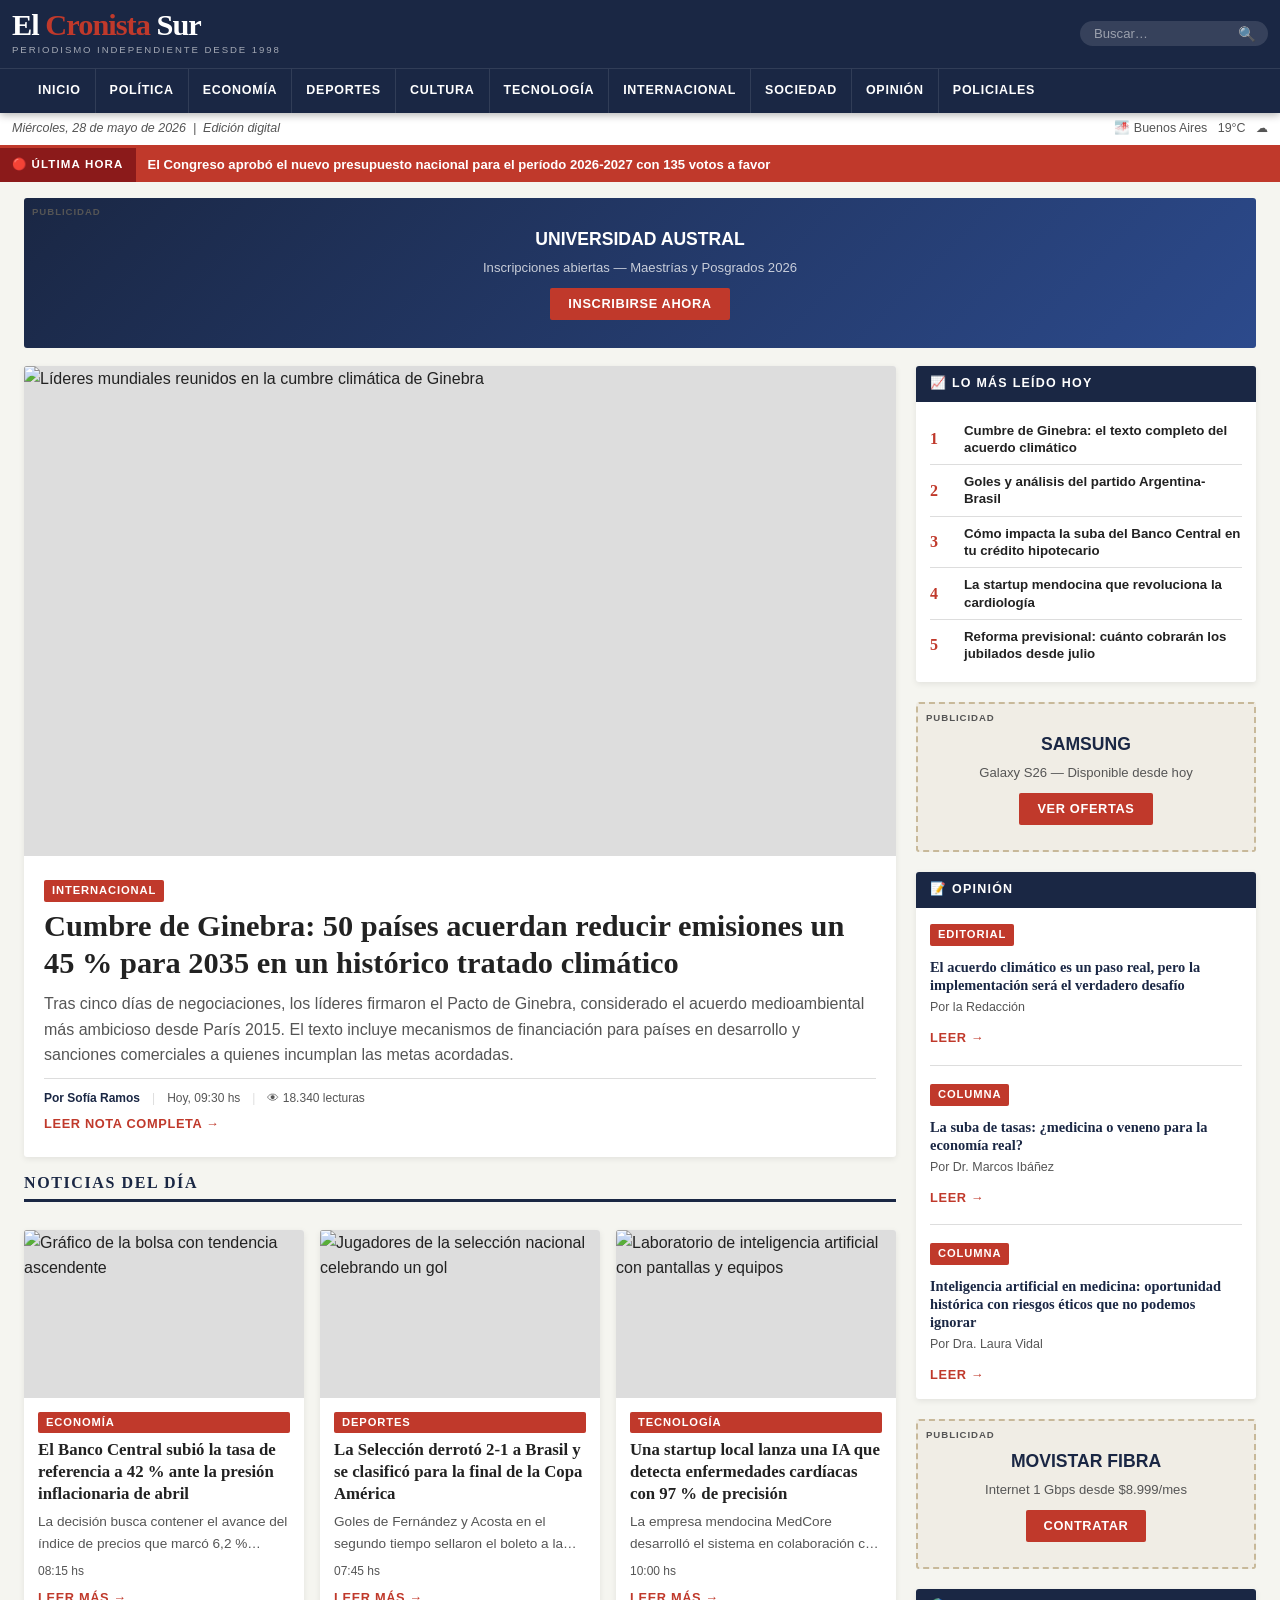
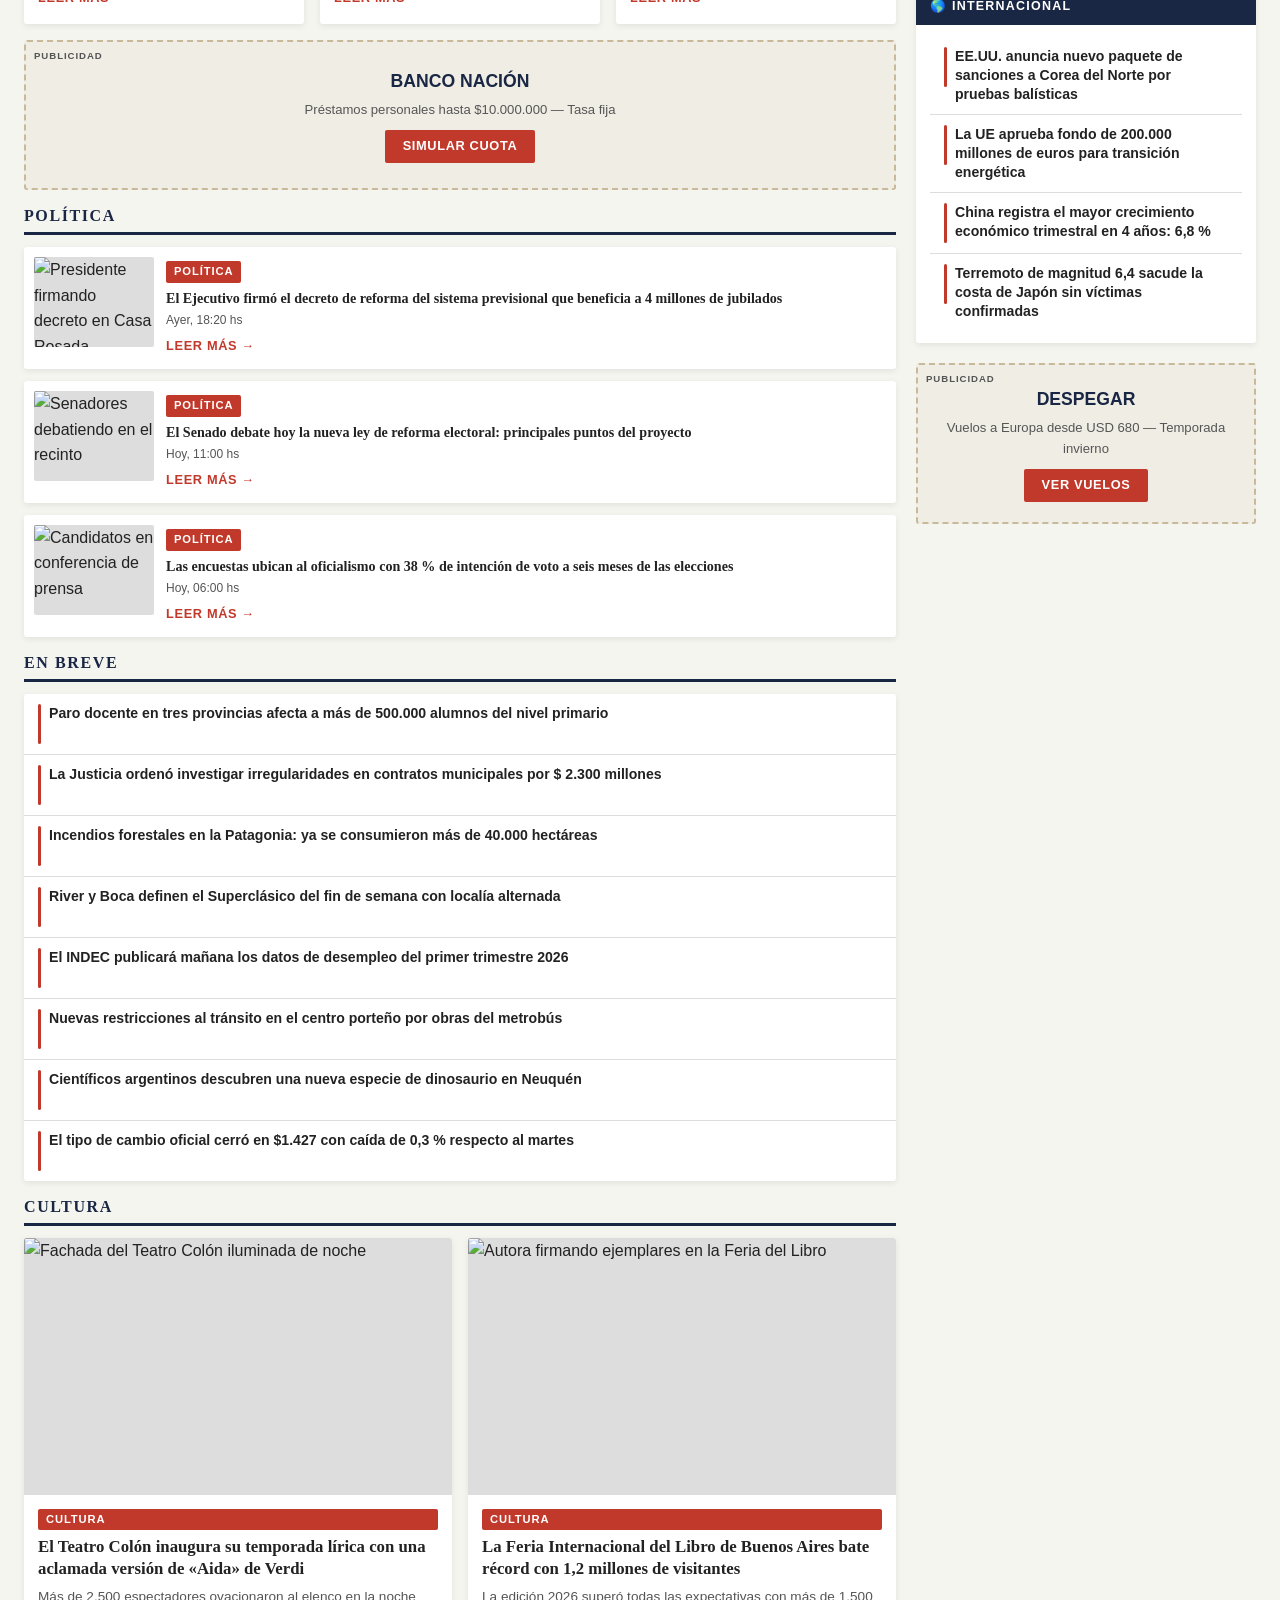
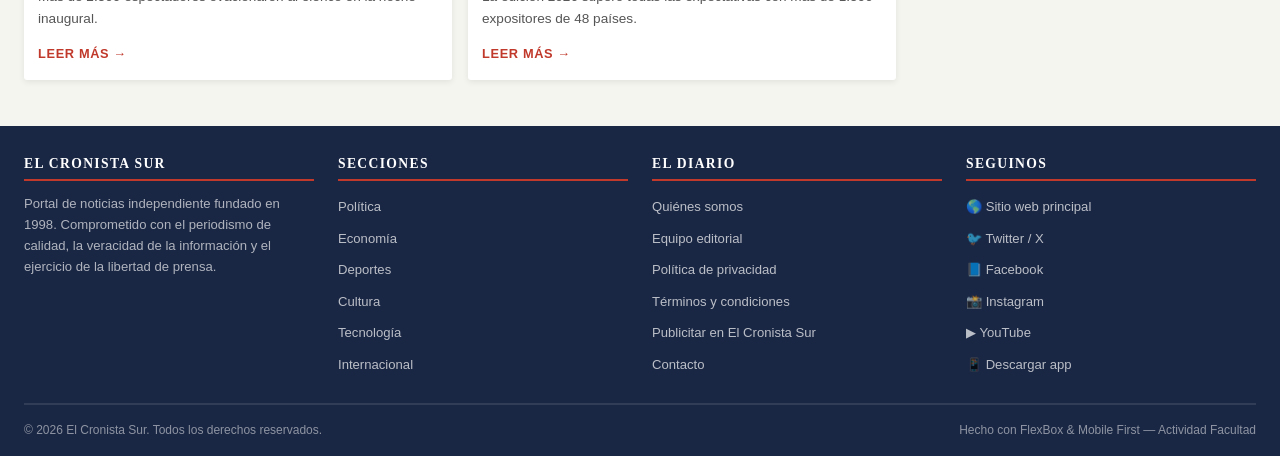
==== index.html @ f86e2a86 "portada de diario digital con FlexBox" ====
<!DOCTYPE html>
<html lang="es">
<head>
  <meta charset="UTF-8" />
  <meta name="viewport" content="width=device-width, initial-scale=1.0" />
  <meta name="description" content="El Cronista Sur - Portal de noticias. Las últimas noticias de política, economía, deportes, cultura y tecnología." />
  <title>El Cronista Sur - Noticias de hoy</title>

  <!-- CSS: normalize → base → layout → components -->
  <link rel="stylesheet" href="css/normalize.css" />
  <link rel="stylesheet" href="css/base.css" />
  <link rel="stylesheet" href="css/layout.css" />
  <link rel="stylesheet" href="css/components.css" />
</head>
<body>

  <!-- =============================
       HEADER: Logo + Hamburguesa
       ============================= -->
  <header class="site-header" role="banner">

    <div class="header-top">
      <!-- Logo -->
      <a href="index.html" class="logo-diario" aria-label="El Cronista Sur - Inicio">
        <span class="logo-nombre">El <span>Cronista</span> Sur</span>
        <span class="logo-slogan">Periodismo independiente desde 1998</span>
      </a>

      <div class="header-meta">
        <!-- Buscador (solo visible en tablets y desktop) -->
        <form class="buscador" role="search" aria-label="Buscar noticias">
          <input type="search" placeholder="Buscar…" aria-label="Término de búsqueda" />
          <button type="submit" aria-label="Enviar búsqueda">&#128269;</button>
        </form>

        <!-- Ícono hamburguesa (solo mobile) -->
        <button class="hamburguesa" aria-label="Abrir menú" aria-expanded="false" aria-controls="menu-principal">
          <span></span>
          <span></span>
          <span></span>
        </button>
      </div>
    </div><!-- /.header-top -->

    <!-- NAV Principal -->
    <nav class="nav-principal" role="navigation" aria-label="Menú principal">
      <div class="contenedor">
        <ul class="nav-links" id="menu-principal">
          <li><a href="#">Inicio</a></li>
          <li><a href="#">Política</a></li>
          <li><a href="#">Economía</a></li>
          <li><a href="#">Deportes</a></li>
          <li><a href="#">Cultura</a></li>
          <li><a href="#">Tecnología</a></li>
          <li><a href="#">Internacional</a></li>
          <li><a href="#">Sociedad</a></li>
          <li><a href="#">Opinión</a></li>
          <li><a href="#">Policiales</a></li>
        </ul>
      </div>
    </nav>

  </header><!-- /.site-header -->


  <!-- =============================
       BANDA DE FECHA E INFO
       ============================= -->
  <div class="banda-info" role="complementary" aria-label="Información de edición">
    <div class="contenedor">
      <span class="fecha-actual">Miércoles, 28 de mayo de 2026 &nbsp;|&nbsp; Edición digital</span>
      <span class="clima-widget" aria-label="Clima: Buenos Aires 19°C nublado">&#127745; Buenos Aires &nbsp; 19°C &nbsp; &#9729;</span>
    </div>
  </div>


  <!-- =============================
       BREAKING NEWS TICKER
       ============================= -->
  <div class="breaking-news" role="alert" aria-live="polite" aria-label="Última hora">
    <span class="breaking-label">&#128308; Última hora</span>
    <div class="breaking-content">
      <a href="#">El Congreso aprobó el nuevo presupuesto nacional para el período 2026-2027 con 135 votos a favor</a>
    </div>
  </div>


  <!-- =============================
       CONTENIDO PRINCIPAL
       ============================= -->
  <main class="pagina-principal" role="main">
    <div class="contenedor">

      <!-- Publicidad banner superior -->
      <div class="publicidad publicidad-banner" style="margin-bottom: 18px;" role="complementary" aria-label="Espacio publicitario">
        <a href="#">
          <p class="pub-titulo">UNIVERSIDAD AUSTRAL</p>
          <p class="pub-subtitulo">Inscripciones abiertas — Maestrías y Posgrados 2026</p>
          <span class="pub-cta">Inscribirse ahora</span>
        </a>
      </div>

      <!-- Grid principal: destacadas + sidebar -->
      <div class="grid-principal">

        <!-- ===== COLUMNA DE NOTICIAS DESTACADAS ===== -->
        <section class="zona-destacadas" aria-label="Noticias destacadas">

          <!-- ---- NOTICIA HERO ---- -->
          <article class="noticia-hero" aria-label="Noticia principal">
            <div class="imagen-wrapper">
              <img
                src="https://picsum.photos/seed/summit/900/506"
                alt="Líderes mundiales reunidos en la cumbre climática de Ginebra"
                loading="eager"
              />
            </div>
            <div class="contenido">
              <span class="seccion-etiqueta">Internacional</span>
              <h1 class="titulo-noticia">
                <a href="#">Cumbre de Ginebra: 50 países acuerdan reducir emisiones un 45 % para 2035 en un histórico tratado climático</a>
              </h1>
              <p class="resumen">
                Tras cinco días de negociaciones, los líderes firmaron el Pacto de Ginebra, considerado el acuerdo medioambiental más ambicioso desde París 2015. El texto incluye mecanismos de financiación para países en desarrollo y sanciones comerciales a quienes incumplan las metas acordadas.
              </p>
              <div class="meta-noticia">
                <span class="meta-autor">Por Sofía Ramos</span>
                <span class="meta-separador">|</span>
                <time datetime="2026-05-28T09:30">Hoy, 09:30 hs</time>
                <span class="meta-separador">|</span>
                <span>&#128065; 18.340 lecturas</span>
              </div>
              <a href="#" class="leer-mas">Leer nota completa &#8594;</a>
            </div>
          </article><!-- /.noticia-hero -->


          <!-- ---- SECCIÓN: Más noticias importantes ---- -->
          <div class="titulo-seccion">
            <h2>Noticias del día</h2>
          </div>

          <!-- Grid de 2-3 noticias secundarias con imagen -->
          <div class="grid-secundarias" role="list" aria-label="Noticias secundarias">

            <!-- Card 1 -->
            <article class="noticia-card" role="listitem">
              <div class="imagen-wrapper">
                <img
                  src="https://picsum.photos/seed/economy/600/360"
                  alt="Gráfico de la bolsa con tendencia ascendente"
                  loading="lazy"
                />
              </div>
              <div class="contenido">
                <span class="seccion-etiqueta">Economía</span>
                <h2 class="titulo-noticia">
                  <a href="#">El Banco Central subió la tasa de referencia a 42 % ante la presión inflacionaria de abril</a>
                </h2>
                <p class="resumen">La decisión busca contener el avance del índice de precios que marcó 6,2 % mensual.</p>
                <div class="meta-noticia">
                  <time datetime="2026-05-28T08:15">08:15 hs</time>
                </div>
                <a href="#" class="leer-mas">Leer más &#8594;</a>
              </div>
            </article>

            <!-- Card 2 -->
            <article class="noticia-card" role="listitem">
              <div class="imagen-wrapper">
                <img
                  src="https://picsum.photos/seed/football2026/600/360"
                  alt="Jugadores de la selección nacional celebrando un gol"
                  loading="lazy"
                />
              </div>
              <div class="contenido">
                <span class="seccion-etiqueta">Deportes</span>
                <h2 class="titulo-noticia">
                  <a href="#">La Selección derrotó 2-1 a Brasil y se clasificó para la final de la Copa América</a>
                </h2>
                <p class="resumen">Goles de Fernández y Acosta en el segundo tiempo sellaron el boleto a la gran final del domingo.</p>
                <div class="meta-noticia">
                  <time datetime="2026-05-28T07:45">07:45 hs</time>
                </div>
                <a href="#" class="leer-mas">Leer más &#8594;</a>
              </div>
            </article>

            <!-- Card 3 -->
            <article class="noticia-card" role="listitem">
              <div class="imagen-wrapper">
                <img
                  src="https://picsum.photos/seed/tech2026/600/360"
                  alt="Laboratorio de inteligencia artificial con pantallas y equipos"
                  loading="lazy"
                />
              </div>
              <div class="contenido">
                <span class="seccion-etiqueta">Tecnología</span>
                <h2 class="titulo-noticia">
                  <a href="#">Una startup local lanza una IA que detecta enfermedades cardíacas con 97 % de precisión</a>
                </h2>
                <p class="resumen">La empresa mendocina MedCore desarrolló el sistema en colaboración con el Hospital Garrahan y ya tiene pedidos de 12 países.</p>
                <div class="meta-noticia">
                  <time datetime="2026-05-28T10:00">10:00 hs</time>
                </div>
                <a href="#" class="leer-mas">Leer más &#8594;</a>
              </div>
            </article>

          </div><!-- /.grid-secundarias -->


          <!-- ---- Publicidad interna ---- -->
          <div class="publicidad" role="complementary" aria-label="Espacio publicitario">
            <a href="#">
              <p class="pub-titulo">BANCO NACIÓN</p>
              <p class="pub-subtitulo">Préstamos personales hasta $10.000.000 — Tasa fija</p>
              <span class="pub-cta">Simular cuota</span>
            </a>
          </div>


          <!-- ---- SECCIÓN: Política ---- -->
          <section aria-labelledby="titulo-politica">
            <div class="titulo-seccion">
              <h2 id="titulo-politica">Política</h2>
            </div>

            <!-- Noticia horizontal (imagen + texto) -->
            <div style="display: flex; flex-direction: column; gap: 12px;">

              <article class="noticia-horizontal">
                <div class="imagen-wrapper">
                  <img
                    src="https://picsum.photos/seed/politics1/400/240"
                    alt="Presidente firmando decreto en Casa Rosada"
                    loading="lazy"
                  />
                </div>
                <div class="contenido">
                  <span class="seccion-etiqueta">Política</span>
                  <h3 class="titulo-noticia">
                    <a href="#">El Ejecutivo firmó el decreto de reforma del sistema previsional que beneficia a 4 millones de jubilados</a>
                  </h3>
                  <div class="meta-noticia">
                    <time datetime="2026-05-27T18:20">Ayer, 18:20 hs</time>
                  </div>
                  <a href="#" class="leer-mas">Leer más &#8594;</a>
                </div>
              </article>

              <article class="noticia-horizontal">
                <div class="imagen-wrapper">
                  <img
                    src="https://picsum.photos/seed/politics2/400/240"
                    alt="Senadores debatiendo en el recinto"
                    loading="lazy"
                  />
                </div>
                <div class="contenido">
                  <span class="seccion-etiqueta">Política</span>
                  <h3 class="titulo-noticia">
                    <a href="#">El Senado debate hoy la nueva ley de reforma electoral: principales puntos del proyecto</a>
                  </h3>
                  <div class="meta-noticia">
                    <time datetime="2026-05-28T11:00">Hoy, 11:00 hs</time>
                  </div>
                  <a href="#" class="leer-mas">Leer más &#8594;</a>
                </div>
              </article>

              <article class="noticia-horizontal">
                <div class="imagen-wrapper">
                  <img
                    src="https://picsum.photos/seed/politics3/400/240"
                    alt="Candidatos en conferencia de prensa"
                    loading="lazy"
                  />
                </div>
                <div class="contenido">
                  <span class="seccion-etiqueta">Política</span>
                  <h3 class="titulo-noticia">
                    <a href="#">Las encuestas ubican al oficialismo con 38 % de intención de voto a seis meses de las elecciones</a>
                  </h3>
                  <div class="meta-noticia">
                    <time datetime="2026-05-28T06:00">Hoy, 06:00 hs</time>
                  </div>
                  <a href="#" class="leer-mas">Leer más &#8594;</a>
                </div>
              </article>

            </div>
          </section><!-- /Política -->


          <!-- ---- SECCIÓN: Noticias breves (solo título + link) ---- -->
          <section aria-labelledby="titulo-breves">
            <div class="titulo-seccion">
              <h2 id="titulo-breves">En breve</h2>
            </div>

            <div class="lista-noticias-breves" role="list">
              <div class="noticia-breve" role="listitem">
                <a href="#">Paro docente en tres provincias afecta a más de 500.000 alumnos del nivel primario</a>
              </div>
              <div class="noticia-breve" role="listitem">
                <a href="#">La Justicia ordenó investigar irregularidades en contratos municipales por $ 2.300 millones</a>
              </div>
              <div class="noticia-breve" role="listitem">
                <a href="#">Incendios forestales en la Patagonia: ya se consumieron más de 40.000 hectáreas</a>
              </div>
              <div class="noticia-breve" role="listitem">
                <a href="#">River y Boca definen el Superclásico del fin de semana con localía alternada</a>
              </div>
              <div class="noticia-breve" role="listitem">
                <a href="#">El INDEC publicará mañana los datos de desempleo del primer trimestre 2026</a>
              </div>
              <div class="noticia-breve" role="listitem">
                <a href="#">Nuevas restricciones al tránsito en el centro porteño por obras del metrobús</a>
              </div>
              <div class="noticia-breve" role="listitem">
                <a href="#">Científicos argentinos descubren una nueva especie de dinosaurio en Neuquén</a>
              </div>
              <div class="noticia-breve" role="listitem">
                <a href="#">El tipo de cambio oficial cerró en $1.427 con caída de 0,3 % respecto al martes</a>
              </div>
            </div>
          </section><!-- /En breve -->


          <!-- ---- SECCIÓN: Cultura ---- -->
          <section aria-labelledby="titulo-cultura">
            <div class="titulo-seccion">
              <h2 id="titulo-cultura">Cultura</h2>
            </div>
            <div class="grid-secundarias" role="list">

              <article class="noticia-card" role="listitem">
                <div class="imagen-wrapper">
                  <img
                    src="https://picsum.photos/seed/cultura1/600/360"
                    alt="Fachada del Teatro Colón iluminada de noche"
                    loading="lazy"
                  />
                </div>
                <div class="contenido">
                  <span class="seccion-etiqueta">Cultura</span>
                  <h3 class="titulo-noticia">
                    <a href="#">El Teatro Colón inaugura su temporada lírica con una aclamada versión de «Aida» de Verdi</a>
                  </h3>
                  <p class="resumen">Más de 2.500 espectadores ovacionaron al elenco en la noche inaugural.</p>
                  <a href="#" class="leer-mas">Leer más &#8594;</a>
                </div>
              </article>

              <article class="noticia-card" role="listitem">
                <div class="imagen-wrapper">
                  <img
                    src="https://picsum.photos/seed/libros2026/600/360"
                    alt="Autora firmando ejemplares en la Feria del Libro"
                    loading="lazy"
                  />
                </div>
                <div class="contenido">
                  <span class="seccion-etiqueta">Cultura</span>
                  <h3 class="titulo-noticia">
                    <a href="#">La Feria Internacional del Libro de Buenos Aires bate récord con 1,2 millones de visitantes</a>
                  </h3>
                  <p class="resumen">La edición 2026 superó todas las expectativas con más de 1.500 expositores de 48 países.</p>
                  <a href="#" class="leer-mas">Leer más &#8594;</a>
                </div>
              </article>

            </div>
          </section><!-- /Cultura -->

        </section><!-- /.zona-destacadas -->


        <!-- ===== SIDEBAR ===== -->
        <aside class="sidebar" aria-label="Barra lateral">

          <!-- Widget: Lo más leído -->
          <div class="widget" aria-labelledby="widget-tendencias">
            <div class="widget-header" id="widget-tendencias">&#128200; Lo más leído hoy</div>
            <div class="widget-body">
              <div class="tendencia-item">
                <span class="tendencia-num">1</span>
                <a href="#">Cumbre de Ginebra: el texto completo del acuerdo climático</a>
              </div>
              <div class="tendencia-item">
                <span class="tendencia-num">2</span>
                <a href="#">Goles y análisis del partido Argentina-Brasil</a>
              </div>
              <div class="tendencia-item">
                <span class="tendencia-num">3</span>
                <a href="#">Cómo impacta la suba del Banco Central en tu crédito hipotecario</a>
              </div>
              <div class="tendencia-item">
                <span class="tendencia-num">4</span>
                <a href="#">La startup mendocina que revoluciona la cardiología</a>
              </div>
              <div class="tendencia-item">
                <span class="tendencia-num">5</span>
                <a href="#">Reforma previsional: cuánto cobrarán los jubilados desde julio</a>
              </div>
            </div>
          </div>

          <!-- Publicidad sidebar -->
          <div class="publicidad" role="complementary" aria-label="Espacio publicitario">
            <a href="#">
              <p class="pub-titulo">SAMSUNG</p>
              <p class="pub-subtitulo">Galaxy S26 — Disponible desde hoy</p>
              <span class="pub-cta">Ver ofertas</span>
            </a>
          </div>

          <!-- Widget: Opinión / Editorial -->
          <div class="widget" aria-labelledby="widget-opinion">
            <div class="widget-header" id="widget-opinion">&#128221; Opinión</div>
            <div class="widget-body">
              <div style="display: flex; flex-direction: column; gap: 14px;">

                <article>
                  <span class="seccion-etiqueta">Editorial</span>
                  <h4 style="margin: 6px 0 4px; font-size: 0.9rem;">
                    <a href="#">El acuerdo climático es un paso real, pero la implementación será el verdadero desafío</a>
                  </h4>
                  <p style="font-size: 0.78rem; color: var(--color-texto-suave); margin: 0 0 4px;">Por la Redacción</p>
                  <a href="#" class="leer-mas">Leer &#8594;</a>
                </article>

                <hr class="divisor" />

                <article>
                  <span class="seccion-etiqueta">Columna</span>
                  <h4 style="margin: 6px 0 4px; font-size: 0.9rem;">
                    <a href="#">La suba de tasas: ¿medicina o veneno para la economía real?</a>
                  </h4>
                  <p style="font-size: 0.78rem; color: var(--color-texto-suave); margin: 0 0 4px;">Por Dr. Marcos Ibáñez</p>
                  <a href="#" class="leer-mas">Leer &#8594;</a>
                </article>

                <hr class="divisor" />

                <article>
                  <span class="seccion-etiqueta">Columna</span>
                  <h4 style="margin: 6px 0 4px; font-size: 0.9rem;">
                    <a href="#">Inteligencia artificial en medicina: oportunidad histórica con riesgos éticos que no podemos ignorar</a>
                  </h4>
                  <p style="font-size: 0.78rem; color: var(--color-texto-suave); margin: 0 0 4px;">Por Dra. Laura Vidal</p>
                  <a href="#" class="leer-mas">Leer &#8594;</a>
                </article>

              </div>
            </div>
          </div>

          <!-- Publicidad sidebar 2 -->
          <div class="publicidad" role="complementary" aria-label="Espacio publicitario">
            <a href="#">
              <p class="pub-titulo">MOVISTAR FIBRA</p>
              <p class="pub-subtitulo">Internet 1 Gbps desde $8.999/mes</p>
              <span class="pub-cta">Contratar</span>
            </a>
          </div>

          <!-- Widget: Internacional breves -->
          <div class="widget" aria-labelledby="widget-inter">
            <div class="widget-header" id="widget-inter">&#127758; Internacional</div>
            <div class="widget-body">
              <div class="lista-noticias-breves" style="box-shadow: none; border-radius: 0;">
                <div class="noticia-breve">
                  <a href="#">EE.UU. anuncia nuevo paquete de sanciones a Corea del Norte por pruebas balísticas</a>
                </div>
                <div class="noticia-breve">
                  <a href="#">La UE aprueba fondo de 200.000 millones de euros para transición energética</a>
                </div>
                <div class="noticia-breve">
                  <a href="#">China registra el mayor crecimiento económico trimestral en 4 años: 6,8 %</a>
                </div>
                <div class="noticia-breve">
                  <a href="#">Terremoto de magnitud 6,4 sacude la costa de Japón sin víctimas confirmadas</a>
                </div>
              </div>
            </div>
          </div>

          <!-- Publicidad sidebar 3 -->
          <div class="publicidad" role="complementary" aria-label="Espacio publicitario">
            <a href="#">
              <p class="pub-titulo">DESPEGAR</p>
              <p class="pub-subtitulo">Vuelos a Europa desde USD 680 — Temporada invierno</p>
              <span class="pub-cta">Ver vuelos</span>
            </a>
          </div>

        </aside><!-- /.sidebar -->

      </div><!-- /.grid-principal -->

    </div><!-- /.contenedor -->
  </main><!-- /main -->


  <!-- =============================
       FOOTER
       ============================= -->
  <footer class="site-footer" role="contentinfo">
    <div class="contenedor">

      <div class="footer-grid">
        <div class="footer-columna">
          <h4>El Cronista Sur</h4>
          <p>Portal de noticias independiente fundado en 1998. Comprometido con el periodismo de calidad, la veracidad de la información y el ejercicio de la libertad de prensa.</p>
        </div>
        <div class="footer-columna">
          <h4>Secciones</h4>
          <ul>
            <li><a href="#">Política</a></li>
            <li><a href="#">Economía</a></li>
            <li><a href="#">Deportes</a></li>
            <li><a href="#">Cultura</a></li>
            <li><a href="#">Tecnología</a></li>
            <li><a href="#">Internacional</a></li>
          </ul>
        </div>
        <div class="footer-columna">
          <h4>El diario</h4>
          <ul>
            <li><a href="#">Quiénes somos</a></li>
            <li><a href="#">Equipo editorial</a></li>
            <li><a href="#">Política de privacidad</a></li>
            <li><a href="#">Términos y condiciones</a></li>
            <li><a href="#">Publicitar en El Cronista Sur</a></li>
            <li><a href="#">Contacto</a></li>
          </ul>
        </div>
        <div class="footer-columna">
          <h4>Seguinos</h4>
          <ul>
            <li><a href="#">&#127758; Sitio web principal</a></li>
            <li><a href="#">🐦 Twitter / X</a></li>
            <li><a href="#">📘 Facebook</a></li>
            <li><a href="#">📸 Instagram</a></li>
            <li><a href="#">▶ YouTube</a></li>
            <li><a href="#">📱 Descargar app</a></li>
          </ul>
        </div>
      </div><!-- /.footer-grid -->

      <hr class="divisor" style="border-color: rgba(255,255,255,0.1);" />

      <div class="footer-bottom">
        <p>© 2026 El Cronista Sur. Todos los derechos reservados.</p>
        <p>Hecho con FlexBox &amp; Mobile First &mdash; Actividad Facultad</p>
      </div>

    </div>
  </footer><!-- /.site-footer -->

</body>
</html>
---- css/base.css ----
/* =========================================
   BASE STYLES - Tipografía, colores, reset
   ========================================= */

:root {
  --color-primario: #1a2744;
  --color-acento: #c0392b;
  --color-acento-hover: #962d22;
  --color-texto: #222222;
  --color-texto-suave: #555555;
  --color-borde: #dddddd;
  --color-fondo: #f5f5f0;
  --color-fondo-card: #ffffff;
  --color-publicidad: #f0ede5;
  --color-publicidad-borde: #c8b99a;
  --fuente-titular: 'Georgia', 'Times New Roman', serif;
  --fuente-cuerpo: 'Arial', 'Helvetica Neue', sans-serif;
  --sombra-card: 0 2px 6px rgba(0, 0, 0, 0.08);
  --radio-borde: 3px;
  --transicion: 0.2s ease;
}

*, *::before, *::after {
  box-sizing: border-box;
}

html {
  font-size: 16px;
  scroll-behavior: smooth;
}

body {
  font-family: var(--fuente-cuerpo);
  color: var(--color-texto);
  background-color: var(--color-fondo);
  line-height: 1.6;
}

h1, h2, h3, h4, h5, h6 {
  font-family: var(--fuente-titular);
  line-height: 1.25;
  margin: 0 0 0.5em 0;
  color: var(--color-texto);
}

h1 { font-size: 2rem; }
h2 { font-size: 1.6rem; }
h3 { font-size: 1.25rem; }
h4 { font-size: 1.05rem; }

p {
  margin: 0 0 1em 0;
}

a {
  color: var(--color-primario);
  text-decoration: none;
  transition: color var(--transicion);
}

a:hover {
  color: var(--color-acento);
  text-decoration: underline;
}

img {
  max-width: 100%;
  height: auto;
  display: block;
}

ul, ol {
  margin: 0;
  padding: 0;
  list-style: none;
}

/* Clase utilitaria para el separador de sección */
.seccion-etiqueta {
  display: inline-block;
  background-color: var(--color-acento);
  color: #fff;
  font-size: 0.7rem;
  font-weight: 700;
  letter-spacing: 0.08em;
  text-transform: uppercase;
  padding: 2px 8px;
  border-radius: 2px;
  margin-bottom: 6px;
}

.leer-mas {
  display: inline-block;
  font-size: 0.8rem;
  font-weight: 700;
  color: var(--color-acento);
  text-transform: uppercase;
  letter-spacing: 0.05em;
  margin-top: 6px;
  border-bottom: 2px solid transparent;
  transition: border-color var(--transicion);
}

.leer-mas:hover {
  border-color: var(--color-acento);
  text-decoration: none;
}

.divisor {
  border: none;
  border-top: 1px solid var(--color-borde);
  margin: 0;
}

.divisor-grueso {
  border: none;
  border-top: 3px solid var(--color-primario);
  margin: 0;
}
---- css/layout.css ----
/* =========================================
   LAYOUT - Estructura Flexbox Mobile First
   ========================================= */

/* --- Contenedor global --- */
.contenedor {
  width: 100%;
  max-width: 1280px;
  margin: 0 auto;
  padding: 0 12px;
}

/* ===========================
   HEADER
   =========================== */
.site-header {
  background-color: var(--color-primario);
  padding: 0;
  position: sticky;
  top: 0;
  z-index: 100;
  box-shadow: 0 2px 8px rgba(0,0,0,0.3);
}

.header-top {
  display: flex;
  align-items: center;
  justify-content: space-between;
  padding: 10px 12px;
  border-bottom: 1px solid rgba(255,255,255,0.1);
}

.header-meta {
  display: flex;
  align-items: center;
  gap: 10px;
}

/* ===========================
   NAVEGACIÓN
   =========================== */
.nav-principal {
  background-color: var(--color-primario);
}

/* Ícono hamburguesa - visible solo en mobile */
.hamburguesa {
  display: flex;
  flex-direction: column;
  justify-content: center;
  gap: 5px;
  background: none;
  border: none;
  cursor: pointer;
  padding: 4px;
}

.hamburguesa span {
  display: block;
  width: 24px;
  height: 2px;
  background-color: #ffffff;
  border-radius: 2px;
}

/* Links del menú - ocultos en mobile */
.nav-links {
  display: none;
  flex-direction: column;
  padding: 0;
}

.nav-links li a {
  display: block;
  color: #ffffff;
  font-size: 0.85rem;
  font-weight: 600;
  text-transform: uppercase;
  letter-spacing: 0.06em;
  padding: 10px 16px;
  border-bottom: 1px solid rgba(255,255,255,0.08);
  transition: background-color var(--transicion);
}

.nav-links li a:hover {
  background-color: var(--color-acento);
  text-decoration: none;
}

/* ===========================
   BAND DE FECHA / INFO
   =========================== */
.banda-info {
  background-color: #ffffff;
  border-bottom: 3px solid var(--color-acento);
}

.banda-info .contenedor {
  display: flex;
  flex-direction: column;
  gap: 4px;
  padding: 6px 12px;
}

/* ===========================
   LAYOUT PRINCIPAL
   =========================== */
.pagina-principal {
  padding: 16px 0;
}

/* Mobile: todo en columna */
.grid-principal {
  display: flex;
  flex-direction: column;
  gap: 20px;
}

/* --- Zona de noticias destacadas --- */
.zona-destacadas {
  display: flex;
  flex-direction: column;
  gap: 16px;
}

/* Noticia principal (hero) */
.noticia-hero {
  background-color: var(--color-fondo-card);
  border-radius: var(--radio-borde);
  box-shadow: var(--sombra-card);
  overflow: hidden;
}

/* Grid de noticias secundarias importantes */
.grid-secundarias {
  display: flex;
  flex-direction: column;
  gap: 16px;
}

/* --- Columna lateral --- */
.sidebar {
  display: flex;
  flex-direction: column;
  gap: 20px;
}

/* ===========================
   TABLET: min-width 600px
   =========================== */
@media (min-width: 600px) {
  .contenedor {
    padding: 0 20px;
  }

  .banda-info .contenedor {
    flex-direction: row;
    justify-content: space-between;
    align-items: center;
  }

  .grid-secundarias {
    flex-direction: row;
    flex-wrap: wrap;
  }

  .grid-secundarias .noticia-card {
    flex: 1 1 calc(50% - 8px);
    min-width: 0;
  }
}

/* ===========================
   ESCRITORIO PEQUEÑO: min-width 900px
   =========================== */
@media (min-width: 900px) {
  .contenedor {
    padding: 0 24px;
  }

  /* Menú horizontal */
  .hamburguesa {
    display: none;
  }

  .nav-links {
    display: flex !important;
    flex-direction: row;
    padding: 0;
  }

  .nav-links li a {
    padding: 12px 14px;
    border-bottom: none;
    border-right: 1px solid rgba(255,255,255,0.1);
    font-size: 0.78rem;
  }

  .nav-links li:last-child a {
    border-right: none;
  }

  /* Layout de dos columnas */
  .grid-principal {
    flex-direction: row;
    align-items: flex-start;
  }

  .zona-destacadas {
    flex: 1 1 0;
    min-width: 0;
  }

  .sidebar {
    flex: 0 0 300px;
    width: 300px;
  }

  .grid-secundarias {
    flex-direction: row;
  }

  .grid-secundarias .noticia-card {
    flex: 1 1 calc(50% - 8px);
  }
}

/* ===========================
   ESCRITORIO GRANDE: min-width 1100px
   =========================== */
@media (min-width: 1100px) {
  .sidebar {
    flex: 0 0 340px;
    width: 340px;
  }

  .grid-secundarias .noticia-card {
    flex: 1 1 calc(33.333% - 11px);
  }
}

/* ===========================
   TV / PANTALLA MUY GRANDE: min-width 1400px
   =========================== */
@media (min-width: 1400px) {
  .contenedor {
    padding: 0 32px;
  }

  html {
    font-size: 18px;
  }
}
---- css/components.css ----
/* =========================================
   COMPONENTS - Estilos de cada componente
   ========================================= */

/* ===========================
   LOGO DEL DIARIO
   =========================== */
.logo-diario {
  display: flex;
  flex-direction: column;
  align-items: flex-start;
}

.logo-nombre {
  font-family: var(--fuente-titular);
  font-size: 1.9rem;
  font-weight: 900;
  color: #ffffff;
  letter-spacing: -1px;
  line-height: 1;
}

.logo-nombre span {
  color: var(--color-acento);
}

.logo-slogan {
  font-size: 0.6rem;
  color: rgba(255,255,255,0.6);
  letter-spacing: 0.2em;
  text-transform: uppercase;
  margin-top: 2px;
}

/* ===========================
   BARRA DE FECHA E INFO
   =========================== */
.fecha-actual {
  font-size: 0.78rem;
  color: var(--color-texto-suave);
  font-style: italic;
}

.edicion-info {
  font-size: 0.72rem;
  color: var(--color-texto-suave);
  font-weight: 600;
  text-transform: uppercase;
  letter-spacing: 0.05em;
}

.clima-widget {
  display: flex;
  align-items: center;
  gap: 4px;
  font-size: 0.78rem;
  color: var(--color-texto-suave);
}

/* ===========================
   TÍTULO DE SECCIÓN
   =========================== */
.titulo-seccion {
  display: flex;
  align-items: center;
  gap: 10px;
  margin-bottom: 12px;
  border-bottom: 3px solid var(--color-primario);
  padding-bottom: 6px;
}

.titulo-seccion h2 {
  font-size: 1rem;
  font-weight: 900;
  text-transform: uppercase;
  letter-spacing: 0.1em;
  margin: 0;
  color: var(--color-primario);
}

/* ===========================
   NOTICIA HERO (PRINCIPAL)
   =========================== */
.noticia-hero {
  position: relative;
}

.noticia-hero .imagen-wrapper {
  position: relative;
  width: 100%;
  padding-top: 56.25%; /* 16:9 */
  overflow: hidden;
  background-color: #ddd;
}

.noticia-hero .imagen-wrapper img {
  position: absolute;
  top: 0; left: 0;
  width: 100%;
  height: 100%;
  object-fit: cover;
  transition: transform 0.4s ease;
}

.noticia-hero:hover .imagen-wrapper img {
  transform: scale(1.03);
}

.noticia-hero .contenido {
  padding: 16px;
}

.noticia-hero .titulo-noticia {
  font-size: 1.5rem;
  font-weight: 900;
  line-height: 1.2;
  margin-bottom: 10px;
}

.noticia-hero .titulo-noticia a {
  color: var(--color-texto);
}

.noticia-hero .titulo-noticia a:hover {
  color: var(--color-acento);
  text-decoration: none;
}

.noticia-hero .resumen {
  font-size: 0.95rem;
  color: var(--color-texto-suave);
  line-height: 1.6;
  margin-bottom: 10px;
  display: -webkit-box;
  -webkit-line-clamp: 3;
  -webkit-box-orient: vertical;
  overflow: hidden;
}

.noticia-hero .meta-noticia {
  display: flex;
  align-items: center;
  gap: 12px;
  font-size: 0.75rem;
  color: var(--color-texto-suave);
  border-top: 1px solid var(--color-borde);
  padding-top: 10px;
  margin-top: 10px;
}

@media (min-width: 900px) {
  .noticia-hero .titulo-noticia {
    font-size: 1.9rem;
  }

  .noticia-hero .resumen {
    -webkit-line-clamp: 4;
    font-size: 1rem;
  }
}

/* ===========================
   NOTICIA CARD (SECUNDARIA CON IMAGEN)
   =========================== */
.noticia-card {
  background-color: var(--color-fondo-card);
  border-radius: var(--radio-borde);
  box-shadow: var(--sombra-card);
  overflow: hidden;
  display: flex;
  flex-direction: column;
}

.noticia-card .imagen-wrapper {
  position: relative;
  width: 100%;
  padding-top: 60%;
  overflow: hidden;
  background-color: #ddd;
}

.noticia-card .imagen-wrapper img {
  position: absolute;
  top: 0; left: 0;
  width: 100%;
  height: 100%;
  object-fit: cover;
  transition: transform 0.4s ease;
}

.noticia-card:hover .imagen-wrapper img {
  transform: scale(1.04);
}

.noticia-card .contenido {
  padding: 12px;
  flex: 1;
  display: flex;
  flex-direction: column;
}

.noticia-card .titulo-noticia {
  font-size: 1rem;
  font-weight: 700;
  line-height: 1.3;
  margin-bottom: 6px;
}

.noticia-card .titulo-noticia a {
  color: var(--color-texto);
}

.noticia-card .titulo-noticia a:hover {
  color: var(--color-acento);
  text-decoration: none;
}

.noticia-card .resumen {
  font-size: 0.85rem;
  color: var(--color-texto-suave);
  margin-bottom: 8px;
  display: -webkit-box;
  -webkit-line-clamp: 2;
  -webkit-box-orient: vertical;
  overflow: hidden;
  flex: 1;
}

/* ===========================
   NOTICIA HORIZONTAL (con imagen al costado)
   =========================== */
.noticia-horizontal {
  display: flex;
  flex-direction: row;
  gap: 12px;
  background-color: var(--color-fondo-card);
  border-radius: var(--radio-borde);
  box-shadow: var(--sombra-card);
  overflow: hidden;
  padding: 10px;
}

.noticia-horizontal .imagen-wrapper {
  flex: 0 0 100px;
  height: 80px;
  overflow: hidden;
  border-radius: 2px;
  background-color: #ddd;
}

.noticia-horizontal .imagen-wrapper img {
  width: 100%;
  height: 100%;
  object-fit: cover;
  transition: transform 0.3s ease;
}

.noticia-horizontal:hover .imagen-wrapper img {
  transform: scale(1.05);
}

.noticia-horizontal .contenido {
  flex: 1;
  min-width: 0;
}

.noticia-horizontal .titulo-noticia {
  font-size: 0.88rem;
  font-weight: 700;
  line-height: 1.3;
  margin-bottom: 4px;
}

.noticia-horizontal .titulo-noticia a {
  color: var(--color-texto);
}

.noticia-horizontal .titulo-noticia a:hover {
  color: var(--color-acento);
  text-decoration: none;
}

/* ===========================
   NOTICIA SOLO TÍTULO (sin imagen)
   =========================== */
.lista-noticias-breves {
  display: flex;
  flex-direction: column;
  gap: 0;
  background-color: var(--color-fondo-card);
  border-radius: var(--radio-borde);
  box-shadow: var(--sombra-card);
  overflow: hidden;
}

.noticia-breve {
  padding: 10px 14px;
  border-bottom: 1px solid var(--color-borde);
  display: flex;
  align-items: flex-start;
  gap: 8px;
}

.noticia-breve:last-child {
  border-bottom: none;
}

.noticia-breve::before {
  content: '';
  flex: 0 0 3px;
  height: 100%;
  min-height: 40px;
  background-color: var(--color-acento);
  border-radius: 2px;
  align-self: stretch;
}

.noticia-breve a {
  font-size: 0.88rem;
  font-weight: 600;
  color: var(--color-texto);
  line-height: 1.35;
}

.noticia-breve a:hover {
  color: var(--color-acento);
  text-decoration: none;
}

/* ===========================
   WIDGET SIDEBAR
   =========================== */
.widget {
  background-color: var(--color-fondo-card);
  border-radius: var(--radio-borde);
  box-shadow: var(--sombra-card);
  overflow: hidden;
}

.widget-header {
  background-color: var(--color-primario);
  color: #fff;
  padding: 8px 14px;
  font-size: 0.78rem;
  font-weight: 700;
  text-transform: uppercase;
  letter-spacing: 0.1em;
}

.widget-body {
  padding: 12px 14px;
}

/* ===========================
   PUBLICIDADES
   =========================== */
.publicidad {
  background-color: var(--color-publicidad);
  border: 2px dashed var(--color-publicidad-borde);
  border-radius: var(--radio-borde);
  display: flex;
  flex-direction: column;
  align-items: center;
  justify-content: center;
  text-align: center;
  padding: 20px 16px;
  min-height: 120px;
  position: relative;
}

.publicidad::before {
  content: 'PUBLICIDAD';
  position: absolute;
  top: 6px;
  left: 8px;
  font-size: 0.6rem;
  color: var(--color-texto-suave);
  letter-spacing: 0.1em;
  font-weight: 600;
}

.publicidad a {
  text-decoration: none;
}

.publicidad .pub-titulo {
  font-size: 1.1rem;
  font-weight: 900;
  color: var(--color-primario);
  margin-bottom: 4px;
}

.publicidad .pub-subtitulo {
  font-size: 0.82rem;
  color: var(--color-texto-suave);
  margin-bottom: 10px;
}

.publicidad .pub-cta {
  display: inline-block;
  background-color: var(--color-acento);
  color: #fff;
  font-size: 0.8rem;
  font-weight: 700;
  padding: 6px 18px;
  border-radius: 2px;
  text-transform: uppercase;
  letter-spacing: 0.05em;
  transition: background-color var(--transicion);
}

.publicidad .pub-cta:hover {
  background-color: var(--color-acento-hover);
  text-decoration: none;
}

.publicidad-banner {
  min-height: 90px;
  background: linear-gradient(135deg, #1a2744 0%, #2c4a8c 100%);
  border: none;
  color: #fff;
}

.publicidad-banner .pub-titulo {
  color: #fff;
}

.publicidad-banner .pub-subtitulo {
  color: rgba(255,255,255,0.75);
}

/* ===========================
   BREAKING NEWS TICKER
   =========================== */
.breaking-news {
  background-color: var(--color-acento);
  color: #fff;
  display: flex;
  align-items: center;
  overflow: hidden;
  height: 34px;
}

.breaking-label {
  flex: 0 0 auto;
  background-color: #8b1a1a;
  font-size: 0.72rem;
  font-weight: 900;
  letter-spacing: 0.1em;
  text-transform: uppercase;
  padding: 0 12px;
  height: 100%;
  display: flex;
  align-items: center;
  white-space: nowrap;
}

.breaking-content {
  flex: 1;
  overflow: hidden;
  padding: 0 12px;
}

.breaking-content a {
  color: #fff;
  font-size: 0.82rem;
  font-weight: 600;
  white-space: nowrap;
  text-overflow: ellipsis;
  overflow: hidden;
  display: block;
}

.breaking-content a:hover {
  text-decoration: underline;
}

/* ===========================
   FOOTER
   =========================== */
.site-footer {
  background-color: var(--color-primario);
  color: rgba(255,255,255,0.8);
  padding: 30px 0 16px;
  margin-top: 30px;
}

.footer-grid {
  display: flex;
  flex-direction: column;
  gap: 24px;
  margin-bottom: 20px;
}

.footer-columna h4 {
  color: #fff;
  font-size: 0.85rem;
  text-transform: uppercase;
  letter-spacing: 0.1em;
  margin-bottom: 12px;
  padding-bottom: 6px;
  border-bottom: 2px solid var(--color-acento);
}

.footer-columna ul li {
  margin-bottom: 6px;
}

.footer-columna ul li a {
  color: rgba(255,255,255,0.7);
  font-size: 0.82rem;
  transition: color var(--transicion);
}

.footer-columna ul li a:hover {
  color: #fff;
  text-decoration: none;
}

.footer-columna p {
  font-size: 0.82rem;
  line-height: 1.6;
  color: rgba(255,255,255,0.65);
}

.footer-bottom {
  border-top: 1px solid rgba(255,255,255,0.1);
  padding-top: 16px;
  display: flex;
  flex-direction: column;
  gap: 8px;
  align-items: center;
  text-align: center;
}

.footer-bottom p {
  font-size: 0.75rem;
  color: rgba(255,255,255,0.5);
  margin: 0;
}

@media (min-width: 600px) {
  .footer-grid {
    flex-direction: row;
    flex-wrap: wrap;
  }

  .footer-columna {
    flex: 1 1 calc(50% - 12px);
    min-width: 160px;
  }

  .footer-bottom {
    flex-direction: row;
    justify-content: space-between;
    text-align: left;
  }
}

@media (min-width: 900px) {
  .footer-columna {
    flex: 1 1 0;
  }
}

/* ===========================
   META DE NOTICIA
   =========================== */
.meta-noticia {
  display: flex;
  align-items: center;
  flex-wrap: wrap;
  gap: 8px;
  font-size: 0.75rem;
  color: var(--color-texto-suave);
}

.meta-autor {
  font-weight: 600;
  color: var(--color-primario);
}

.meta-separador {
  color: var(--color-borde);
}

/* ===========================
   BUSCADOR (HEADER)
   =========================== */
.buscador {
  display: none;
  align-items: center;
  background-color: rgba(255,255,255,0.12);
  border-radius: 20px;
  padding: 4px 12px;
  gap: 6px;
}

.buscador input {
  background: none;
  border: none;
  outline: none;
  color: #fff;
  font-size: 0.82rem;
  width: 140px;
}

.buscador input::placeholder {
  color: rgba(255,255,255,0.5);
}

.buscador button {
  background: none;
  border: none;
  color: rgba(255,255,255,0.8);
  cursor: pointer;
  padding: 0;
  font-size: 0.9rem;
}

@media (min-width: 600px) {
  .buscador {
    display: flex;
  }
}

/* ===========================
   TENDENCIAS WIDGET
   =========================== */
.tendencia-item {
  display: flex;
  align-items: center;
  gap: 10px;
  padding: 8px 0;
  border-bottom: 1px solid var(--color-borde);
}

.tendencia-item:last-child {
  border-bottom: none;
}

.tendencia-num {
  flex: 0 0 24px;
  font-size: 1rem;
  font-weight: 900;
  color: var(--color-acento);
  font-family: var(--fuente-titular);
}

.tendencia-item a {
  font-size: 0.83rem;
  font-weight: 600;
  color: var(--color-texto);
  line-height: 1.3;
}

.tendencia-item a:hover {
  color: var(--color-acento);
  text-decoration: none;
}

/* ===========================
   RESPONSIVE AJUSTES MENORES
   =========================== */
@media (min-width: 900px) {
  .noticia-hero .contenido {
    padding: 20px;
  }

  .noticia-card .contenido {
    padding: 14px;
  }

  .noticia-card .titulo-noticia {
    font-size: 1.05rem;
  }

  .noticia-horizontal .imagen-wrapper {
    flex: 0 0 120px;
    height: 90px;
  }

  .publicidad {
    min-height: 150px;
  }
}
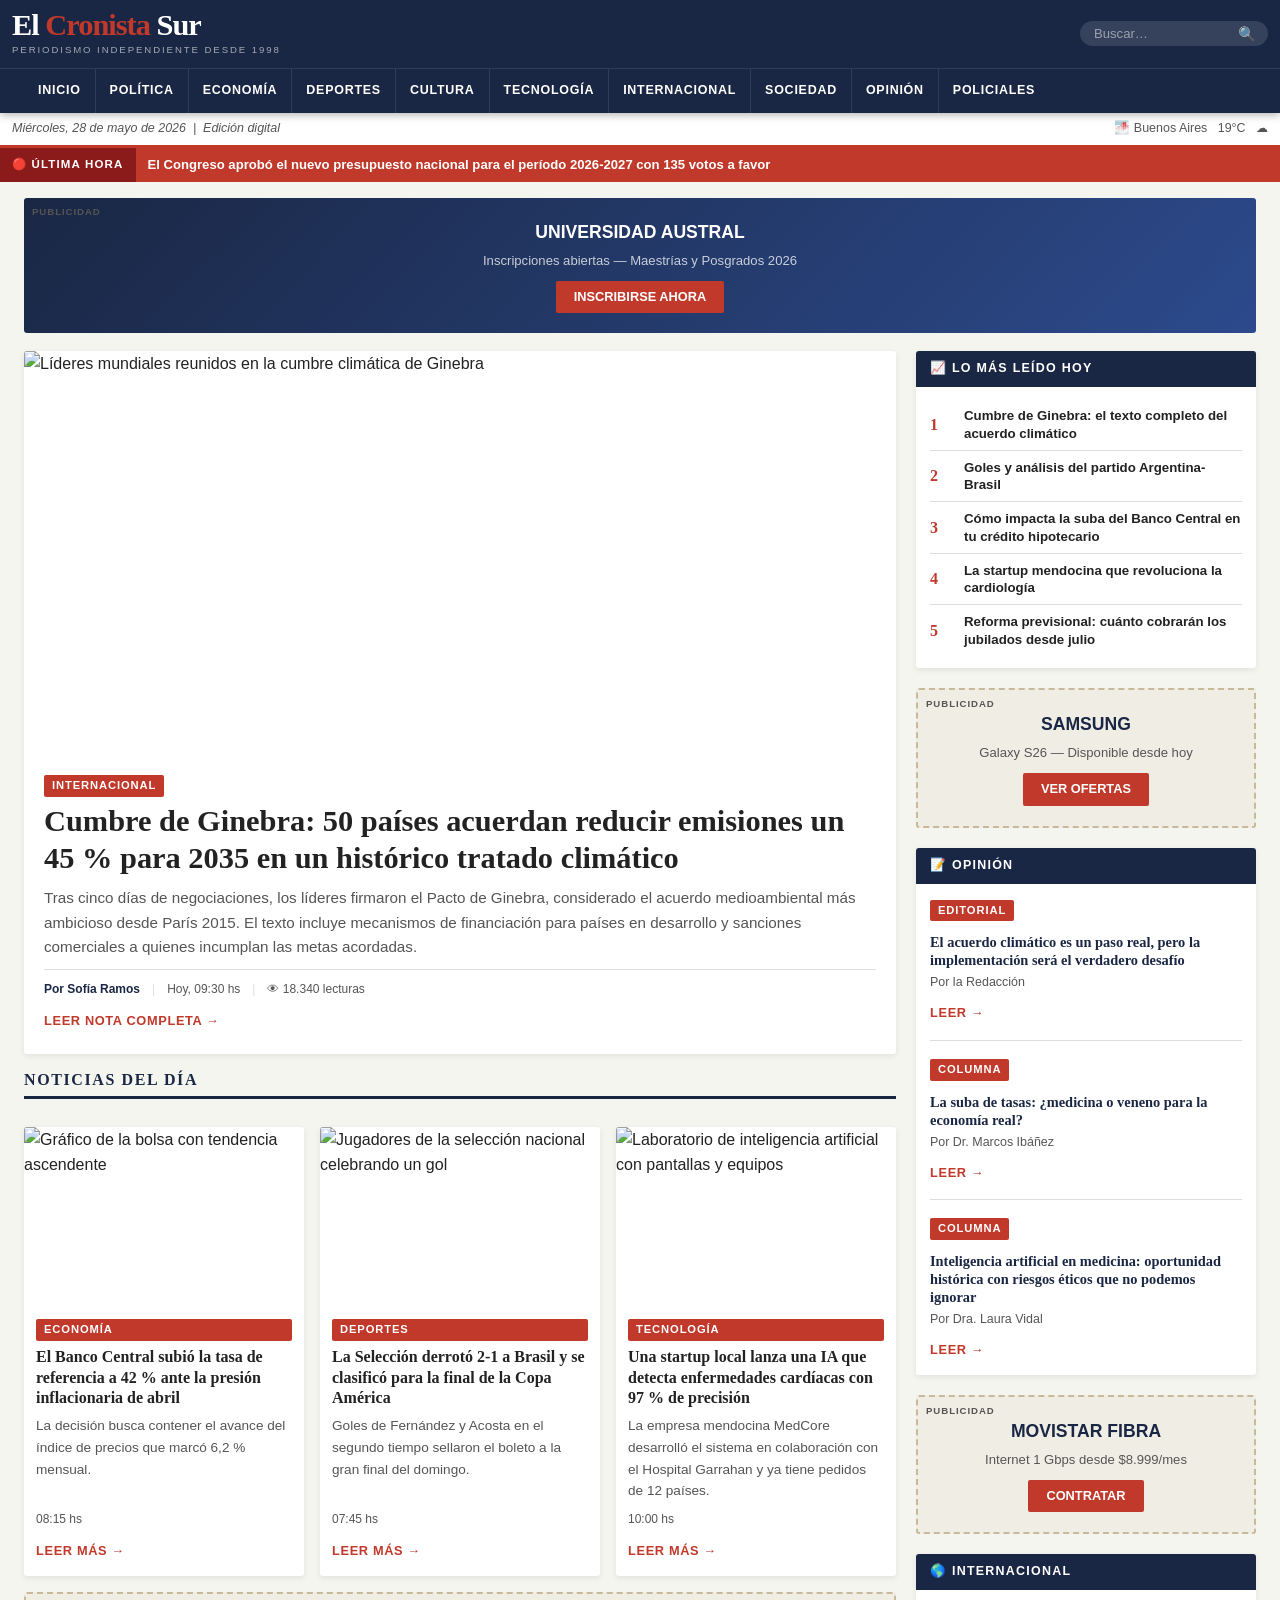
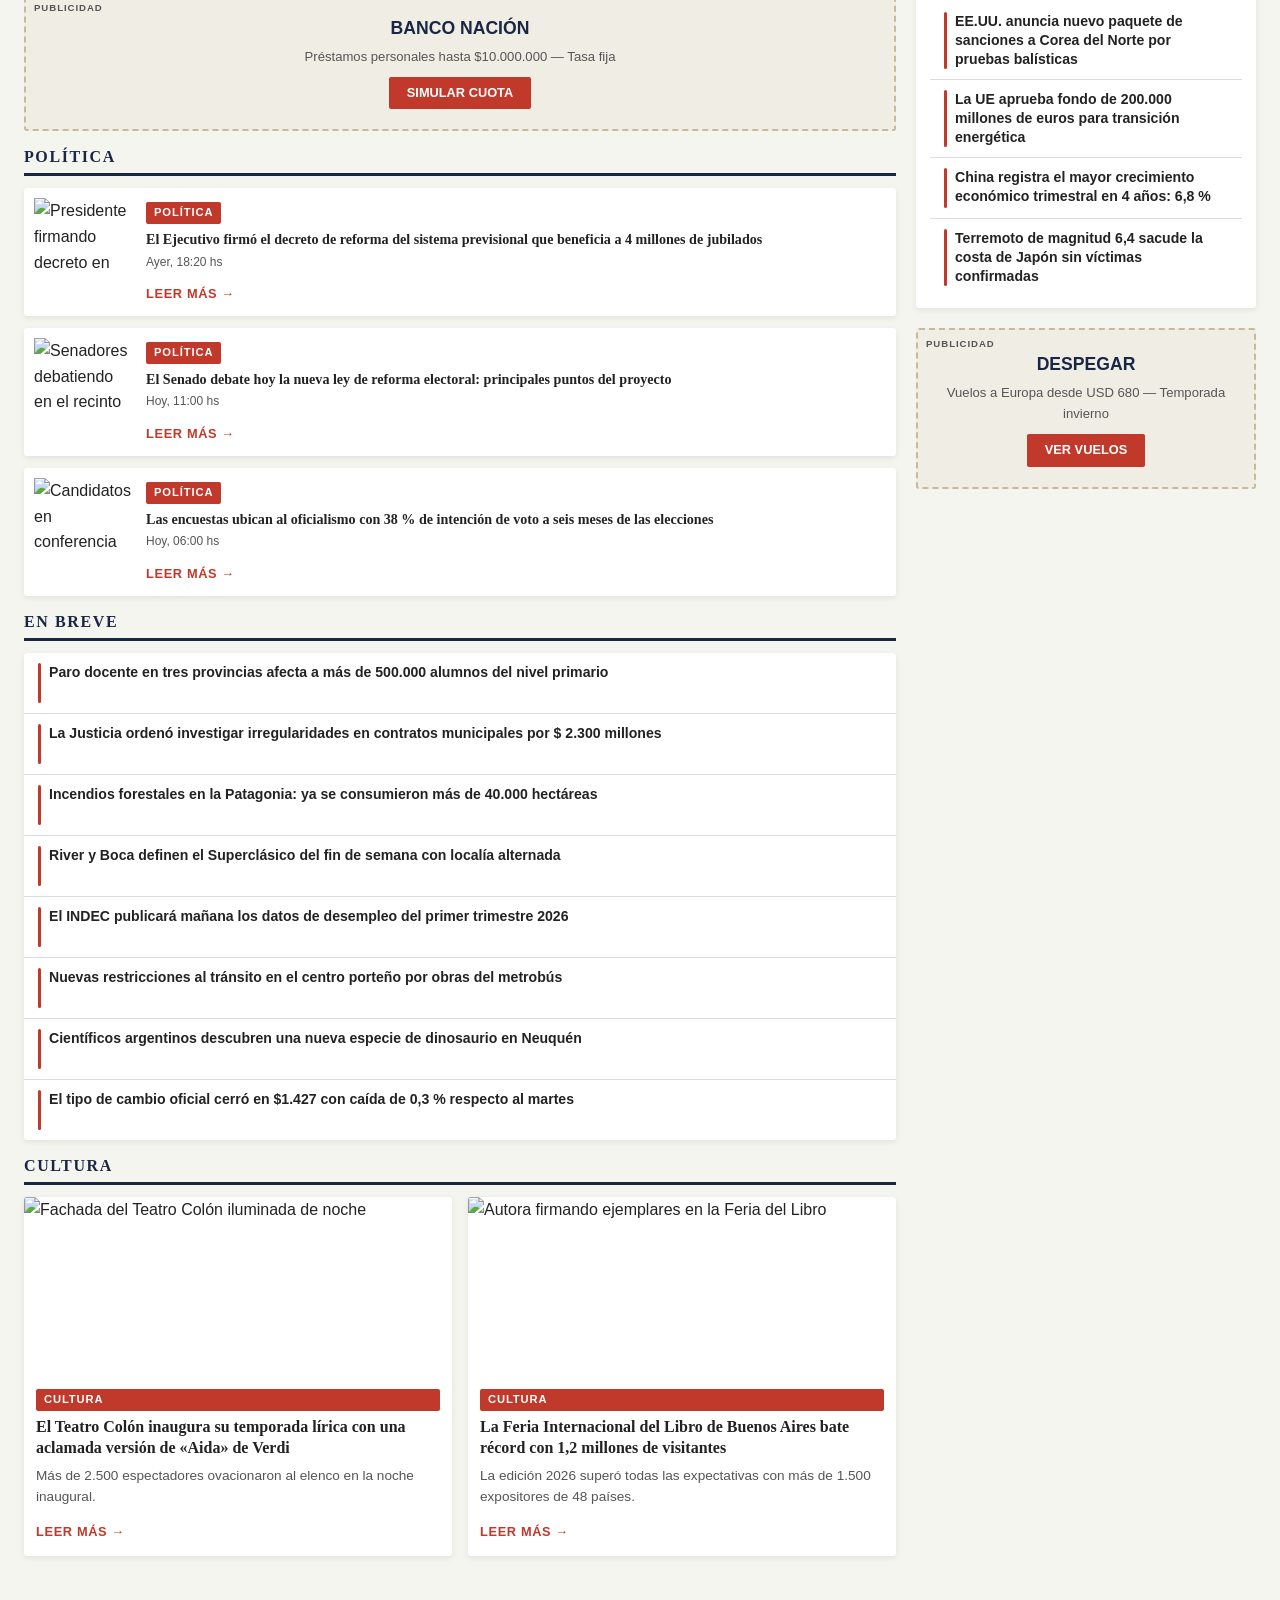
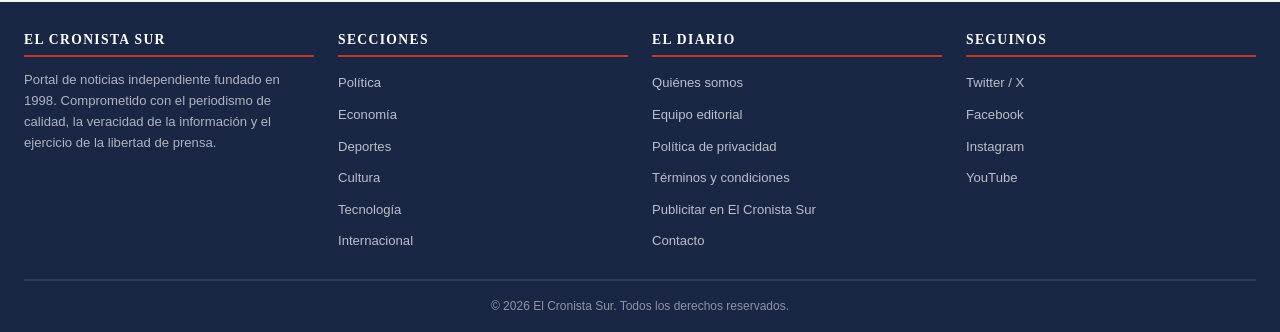
==== commit 973e9738: "ajustes en el diseño del diario" ====
--- a/index.html
+++ b/index.html
@@ -5,8 +5,6 @@
   <meta name="viewport" content="width=device-width, initial-scale=1.0" />
   <meta name="description" content="El Cronista Sur - Portal de noticias. Las últimas noticias de política, economía, deportes, cultura y tecnología." />
   <title>El Cronista Sur - Noticias de hoy</title>
-
-  <!-- CSS: normalize → base → layout → components -->
   <link rel="stylesheet" href="css/normalize.css" />
   <link rel="stylesheet" href="css/base.css" />
   <link rel="stylesheet" href="css/layout.css" />
@@ -14,36 +12,26 @@
 </head>
 <body>
 
-  <!-- =============================
-       HEADER: Logo + Hamburguesa
-       ============================= -->
-  <header class="site-header" role="banner">
-
+  <header class="site-header">
     <div class="header-top">
-      <!-- Logo -->
-      <a href="index.html" class="logo-diario" aria-label="El Cronista Sur - Inicio">
+      <a href="index.html" class="logo-diario">
         <span class="logo-nombre">El <span>Cronista</span> Sur</span>
         <span class="logo-slogan">Periodismo independiente desde 1998</span>
       </a>
-
       <div class="header-meta">
-        <!-- Buscador (solo visible en tablets y desktop) -->
-        <form class="buscador" role="search" aria-label="Buscar noticias">
-          <input type="search" placeholder="Buscar…" aria-label="Término de búsqueda" />
-          <button type="submit" aria-label="Enviar búsqueda">&#128269;</button>
+        <form class="buscador">
+          <input type="search" placeholder="Buscar…" />
+          <button type="submit">&#128269;</button>
         </form>
-
-        <!-- Ícono hamburguesa (solo mobile) -->
-        <button class="hamburguesa" aria-label="Abrir menú" aria-expanded="false" aria-controls="menu-principal">
+        <button class="hamburguesa">
           <span></span>
           <span></span>
           <span></span>
         </button>
       </div>
-    </div><!-- /.header-top -->
-
-    <!-- NAV Principal -->
-    <nav class="nav-principal" role="navigation" aria-label="Menú principal">
+    </div>
+
+    <nav class="nav-principal">
       <div class="contenedor">
         <ul class="nav-links" id="menu-principal">
           <li><a href="#">Inicio</a></li>
@@ -59,40 +47,26 @@
         </ul>
       </div>
     </nav>
-
-  </header><!-- /.site-header -->
-
-
-  <!-- =============================
-       BANDA DE FECHA E INFO
-       ============================= -->
-  <div class="banda-info" role="complementary" aria-label="Información de edición">
+  </header>
+
+  <div class="banda-info">
     <div class="contenedor">
       <span class="fecha-actual">Miércoles, 28 de mayo de 2026 &nbsp;|&nbsp; Edición digital</span>
-      <span class="clima-widget" aria-label="Clima: Buenos Aires 19°C nublado">&#127745; Buenos Aires &nbsp; 19°C &nbsp; &#9729;</span>
+      <span class="clima-widget">&#127745; Buenos Aires &nbsp; 19°C &nbsp; &#9729;</span>
     </div>
   </div>
 
-
-  <!-- =============================
-       BREAKING NEWS TICKER
-       ============================= -->
-  <div class="breaking-news" role="alert" aria-live="polite" aria-label="Última hora">
+  <div class="breaking-news">
     <span class="breaking-label">&#128308; Última hora</span>
     <div class="breaking-content">
       <a href="#">El Congreso aprobó el nuevo presupuesto nacional para el período 2026-2027 con 135 votos a favor</a>
     </div>
   </div>
 
-
-  <!-- =============================
-       CONTENIDO PRINCIPAL
-       ============================= -->
-  <main class="pagina-principal" role="main">
+  <main class="pagina-principal">
     <div class="contenedor">
 
-      <!-- Publicidad banner superior -->
-      <div class="publicidad publicidad-banner" style="margin-bottom: 18px;" role="complementary" aria-label="Espacio publicitario">
+      <div class="publicidad publicidad-banner" style="margin-bottom: 18px;">
         <a href="#">
           <p class="pub-titulo">UNIVERSIDAD AUSTRAL</p>
           <p class="pub-subtitulo">Inscripciones abiertas — Maestrías y Posgrados 2026</p>
@@ -100,20 +74,13 @@
         </a>
       </div>
 
-      <!-- Grid principal: destacadas + sidebar -->
       <div class="grid-principal">
 
-        <!-- ===== COLUMNA DE NOTICIAS DESTACADAS ===== -->
-        <section class="zona-destacadas" aria-label="Noticias destacadas">
-
-          <!-- ---- NOTICIA HERO ---- -->
-          <article class="noticia-hero" aria-label="Noticia principal">
+        <section class="zona-destacadas">
+
+          <article class="noticia-hero">
             <div class="imagen-wrapper">
-              <img
-                src="https://picsum.photos/seed/summit/900/506"
-                alt="Líderes mundiales reunidos en la cumbre climática de Ginebra"
-                loading="eager"
-              />
+              <img src="https://picsum.photos/seed/summit/900/506" alt="Líderes mundiales reunidos en la cumbre climática de Ginebra" />
             </div>
             <div class="contenido">
               <span class="seccion-etiqueta">Internacional</span>
@@ -126,31 +93,23 @@
               <div class="meta-noticia">
                 <span class="meta-autor">Por Sofía Ramos</span>
                 <span class="meta-separador">|</span>
-                <time datetime="2026-05-28T09:30">Hoy, 09:30 hs</time>
+                <span>Hoy, 09:30 hs</span>
                 <span class="meta-separador">|</span>
                 <span>&#128065; 18.340 lecturas</span>
               </div>
               <a href="#" class="leer-mas">Leer nota completa &#8594;</a>
             </div>
-          </article><!-- /.noticia-hero -->
-
-
-          <!-- ---- SECCIÓN: Más noticias importantes ---- -->
+          </article>
+
           <div class="titulo-seccion">
             <h2>Noticias del día</h2>
           </div>
 
-          <!-- Grid de 2-3 noticias secundarias con imagen -->
-          <div class="grid-secundarias" role="list" aria-label="Noticias secundarias">
-
-            <!-- Card 1 -->
-            <article class="noticia-card" role="listitem">
+          <div class="grid-secundarias">
+
+            <article class="noticia-card">
               <div class="imagen-wrapper">
-                <img
-                  src="https://picsum.photos/seed/economy/600/360"
-                  alt="Gráfico de la bolsa con tendencia ascendente"
-                  loading="lazy"
-                />
+                <img src="https://picsum.photos/seed/economy/600/360" alt="Gráfico de la bolsa con tendencia ascendente" />
               </div>
               <div class="contenido">
                 <span class="seccion-etiqueta">Economía</span>
@@ -158,21 +117,14 @@
                   <a href="#">El Banco Central subió la tasa de referencia a 42 % ante la presión inflacionaria de abril</a>
                 </h2>
                 <p class="resumen">La decisión busca contener el avance del índice de precios que marcó 6,2 % mensual.</p>
-                <div class="meta-noticia">
-                  <time datetime="2026-05-28T08:15">08:15 hs</time>
-                </div>
+                <span class="meta-noticia">08:15 hs</span>
                 <a href="#" class="leer-mas">Leer más &#8594;</a>
               </div>
             </article>
 
-            <!-- Card 2 -->
-            <article class="noticia-card" role="listitem">
+            <article class="noticia-card">
               <div class="imagen-wrapper">
-                <img
-                  src="https://picsum.photos/seed/football2026/600/360"
-                  alt="Jugadores de la selección nacional celebrando un gol"
-                  loading="lazy"
-                />
+                <img src="https://picsum.photos/seed/football2026/600/360" alt="Jugadores de la selección nacional celebrando un gol" />
               </div>
               <div class="contenido">
                 <span class="seccion-etiqueta">Deportes</span>
@@ -180,21 +132,14 @@
                   <a href="#">La Selección derrotó 2-1 a Brasil y se clasificó para la final de la Copa América</a>
                 </h2>
                 <p class="resumen">Goles de Fernández y Acosta en el segundo tiempo sellaron el boleto a la gran final del domingo.</p>
-                <div class="meta-noticia">
-                  <time datetime="2026-05-28T07:45">07:45 hs</time>
-                </div>
+                <span class="meta-noticia">07:45 hs</span>
                 <a href="#" class="leer-mas">Leer más &#8594;</a>
               </div>
             </article>
 
-            <!-- Card 3 -->
-            <article class="noticia-card" role="listitem">
+            <article class="noticia-card">
               <div class="imagen-wrapper">
-                <img
-                  src="https://picsum.photos/seed/tech2026/600/360"
-                  alt="Laboratorio de inteligencia artificial con pantallas y equipos"
-                  loading="lazy"
-                />
+                <img src="https://picsum.photos/seed/tech2026/600/360" alt="Laboratorio de inteligencia artificial con pantallas y equipos" />
               </div>
               <div class="contenido">
                 <span class="seccion-etiqueta">Tecnología</span>
@@ -202,18 +147,14 @@
                   <a href="#">Una startup local lanza una IA que detecta enfermedades cardíacas con 97 % de precisión</a>
                 </h2>
                 <p class="resumen">La empresa mendocina MedCore desarrolló el sistema en colaboración con el Hospital Garrahan y ya tiene pedidos de 12 países.</p>
-                <div class="meta-noticia">
-                  <time datetime="2026-05-28T10:00">10:00 hs</time>
-                </div>
+                <span class="meta-noticia">10:00 hs</span>
                 <a href="#" class="leer-mas">Leer más &#8594;</a>
               </div>
             </article>
 
-          </div><!-- /.grid-secundarias -->
-
-
-          <!-- ---- Publicidad interna ---- -->
-          <div class="publicidad" role="complementary" aria-label="Espacio publicitario">
+          </div>
+
+          <div class="publicidad">
             <a href="#">
               <p class="pub-titulo">BANCO NACIÓN</p>
               <p class="pub-subtitulo">Préstamos personales hasta $10.000.000 — Tasa fija</p>
@@ -221,129 +162,82 @@
             </a>
           </div>
 
-
-          <!-- ---- SECCIÓN: Política ---- -->
-          <section aria-labelledby="titulo-politica">
+          <section>
             <div class="titulo-seccion">
-              <h2 id="titulo-politica">Política</h2>
-            </div>
-
-            <!-- Noticia horizontal (imagen + texto) -->
+              <h2>Política</h2>
+            </div>
             <div style="display: flex; flex-direction: column; gap: 12px;">
 
               <article class="noticia-horizontal">
                 <div class="imagen-wrapper">
-                  <img
-                    src="https://picsum.photos/seed/politics1/400/240"
-                    alt="Presidente firmando decreto en Casa Rosada"
-                    loading="lazy"
-                  />
+                  <img src="https://picsum.photos/seed/politics1/400/240" alt="Presidente firmando decreto en Casa Rosada" />
                 </div>
                 <div class="contenido">
                   <span class="seccion-etiqueta">Política</span>
                   <h3 class="titulo-noticia">
                     <a href="#">El Ejecutivo firmó el decreto de reforma del sistema previsional que beneficia a 4 millones de jubilados</a>
                   </h3>
-                  <div class="meta-noticia">
-                    <time datetime="2026-05-27T18:20">Ayer, 18:20 hs</time>
-                  </div>
+                  <span class="meta-noticia">Ayer, 18:20 hs</span>
                   <a href="#" class="leer-mas">Leer más &#8594;</a>
                 </div>
               </article>
 
               <article class="noticia-horizontal">
                 <div class="imagen-wrapper">
-                  <img
-                    src="https://picsum.photos/seed/politics2/400/240"
-                    alt="Senadores debatiendo en el recinto"
-                    loading="lazy"
-                  />
+                  <img src="https://picsum.photos/seed/politics2/400/240" alt="Senadores debatiendo en el recinto" />
                 </div>
                 <div class="contenido">
                   <span class="seccion-etiqueta">Política</span>
                   <h3 class="titulo-noticia">
                     <a href="#">El Senado debate hoy la nueva ley de reforma electoral: principales puntos del proyecto</a>
                   </h3>
-                  <div class="meta-noticia">
-                    <time datetime="2026-05-28T11:00">Hoy, 11:00 hs</time>
-                  </div>
+                  <span class="meta-noticia">Hoy, 11:00 hs</span>
                   <a href="#" class="leer-mas">Leer más &#8594;</a>
                 </div>
               </article>
 
               <article class="noticia-horizontal">
                 <div class="imagen-wrapper">
-                  <img
-                    src="https://picsum.photos/seed/politics3/400/240"
-                    alt="Candidatos en conferencia de prensa"
-                    loading="lazy"
-                  />
+                  <img src="https://picsum.photos/seed/politics3/400/240" alt="Candidatos en conferencia de prensa" />
                 </div>
                 <div class="contenido">
                   <span class="seccion-etiqueta">Política</span>
                   <h3 class="titulo-noticia">
                     <a href="#">Las encuestas ubican al oficialismo con 38 % de intención de voto a seis meses de las elecciones</a>
                   </h3>
-                  <div class="meta-noticia">
-                    <time datetime="2026-05-28T06:00">Hoy, 06:00 hs</time>
-                  </div>
+                  <span class="meta-noticia">Hoy, 06:00 hs</span>
                   <a href="#" class="leer-mas">Leer más &#8594;</a>
                 </div>
               </article>
 
             </div>
-          </section><!-- /Política -->
-
-
-          <!-- ---- SECCIÓN: Noticias breves (solo título + link) ---- -->
-          <section aria-labelledby="titulo-breves">
+          </section>
+
+          <section>
             <div class="titulo-seccion">
-              <h2 id="titulo-breves">En breve</h2>
-            </div>
-
-            <div class="lista-noticias-breves" role="list">
-              <div class="noticia-breve" role="listitem">
-                <a href="#">Paro docente en tres provincias afecta a más de 500.000 alumnos del nivel primario</a>
-              </div>
-              <div class="noticia-breve" role="listitem">
-                <a href="#">La Justicia ordenó investigar irregularidades en contratos municipales por $ 2.300 millones</a>
-              </div>
-              <div class="noticia-breve" role="listitem">
-                <a href="#">Incendios forestales en la Patagonia: ya se consumieron más de 40.000 hectáreas</a>
-              </div>
-              <div class="noticia-breve" role="listitem">
-                <a href="#">River y Boca definen el Superclásico del fin de semana con localía alternada</a>
-              </div>
-              <div class="noticia-breve" role="listitem">
-                <a href="#">El INDEC publicará mañana los datos de desempleo del primer trimestre 2026</a>
-              </div>
-              <div class="noticia-breve" role="listitem">
-                <a href="#">Nuevas restricciones al tránsito en el centro porteño por obras del metrobús</a>
-              </div>
-              <div class="noticia-breve" role="listitem">
-                <a href="#">Científicos argentinos descubren una nueva especie de dinosaurio en Neuquén</a>
-              </div>
-              <div class="noticia-breve" role="listitem">
-                <a href="#">El tipo de cambio oficial cerró en $1.427 con caída de 0,3 % respecto al martes</a>
-              </div>
-            </div>
-          </section><!-- /En breve -->
-
-
-          <!-- ---- SECCIÓN: Cultura ---- -->
-          <section aria-labelledby="titulo-cultura">
+              <h2>En breve</h2>
+            </div>
+            <div class="lista-noticias-breves">
+              <div class="noticia-breve"><a href="#">Paro docente en tres provincias afecta a más de 500.000 alumnos del nivel primario</a></div>
+              <div class="noticia-breve"><a href="#">La Justicia ordenó investigar irregularidades en contratos municipales por $ 2.300 millones</a></div>
+              <div class="noticia-breve"><a href="#">Incendios forestales en la Patagonia: ya se consumieron más de 40.000 hectáreas</a></div>
+              <div class="noticia-breve"><a href="#">River y Boca definen el Superclásico del fin de semana con localía alternada</a></div>
+              <div class="noticia-breve"><a href="#">El INDEC publicará mañana los datos de desempleo del primer trimestre 2026</a></div>
+              <div class="noticia-breve"><a href="#">Nuevas restricciones al tránsito en el centro porteño por obras del metrobús</a></div>
+              <div class="noticia-breve"><a href="#">Científicos argentinos descubren una nueva especie de dinosaurio en Neuquén</a></div>
+              <div class="noticia-breve"><a href="#">El tipo de cambio oficial cerró en $1.427 con caída de 0,3 % respecto al martes</a></div>
+            </div>
+          </section>
+
+          <section>
             <div class="titulo-seccion">
-              <h2 id="titulo-cultura">Cultura</h2>
-            </div>
-            <div class="grid-secundarias" role="list">
-
-              <article class="noticia-card" role="listitem">
+              <h2>Cultura</h2>
+            </div>
+            <div class="grid-secundarias">
+
+              <article class="noticia-card">
                 <div class="imagen-wrapper">
-                  <img
-                    src="https://picsum.photos/seed/cultura1/600/360"
-                    alt="Fachada del Teatro Colón iluminada de noche"
-                    loading="lazy"
-                  />
+                  <img src="https://picsum.photos/seed/cultura1/600/360" alt="Fachada del Teatro Colón iluminada de noche" />
                 </div>
                 <div class="contenido">
                   <span class="seccion-etiqueta">Cultura</span>
@@ -355,13 +249,9 @@
                 </div>
               </article>
 
-              <article class="noticia-card" role="listitem">
+              <article class="noticia-card">
                 <div class="imagen-wrapper">
-                  <img
-                    src="https://picsum.photos/seed/libros2026/600/360"
-                    alt="Autora firmando ejemplares en la Feria del Libro"
-                    loading="lazy"
-                  />
+                  <img src="https://picsum.photos/seed/libros2026/600/360" alt="Autora firmando ejemplares en la Feria del Libro" />
                 </div>
                 <div class="contenido">
                   <span class="seccion-etiqueta">Cultura</span>
@@ -374,17 +264,14 @@
               </article>
 
             </div>
-          </section><!-- /Cultura -->
-
-        </section><!-- /.zona-destacadas -->
-
-
-        <!-- ===== SIDEBAR ===== -->
-        <aside class="sidebar" aria-label="Barra lateral">
-
-          <!-- Widget: Lo más leído -->
-          <div class="widget" aria-labelledby="widget-tendencias">
-            <div class="widget-header" id="widget-tendencias">&#128200; Lo más leído hoy</div>
+          </section>
+
+        </section>
+
+        <aside class="sidebar">
+
+          <div class="widget">
+            <div class="widget-header">&#128200; Lo más leído hoy</div>
             <div class="widget-body">
               <div class="tendencia-item">
                 <span class="tendencia-num">1</span>
@@ -409,8 +296,7 @@
             </div>
           </div>
 
-          <!-- Publicidad sidebar -->
-          <div class="publicidad" role="complementary" aria-label="Espacio publicitario">
+          <div class="publicidad">
             <a href="#">
               <p class="pub-titulo">SAMSUNG</p>
               <p class="pub-subtitulo">Galaxy S26 — Disponible desde hoy</p>
@@ -418,9 +304,8 @@
             </a>
           </div>
 
-          <!-- Widget: Opinión / Editorial -->
-          <div class="widget" aria-labelledby="widget-opinion">
-            <div class="widget-header" id="widget-opinion">&#128221; Opinión</div>
+          <div class="widget">
+            <div class="widget-header">&#128221; Opinión</div>
             <div class="widget-body">
               <div style="display: flex; flex-direction: column; gap: 14px;">
 
@@ -459,8 +344,7 @@
             </div>
           </div>
 
-          <!-- Publicidad sidebar 2 -->
-          <div class="publicidad" role="complementary" aria-label="Espacio publicitario">
+          <div class="publicidad">
             <a href="#">
               <p class="pub-titulo">MOVISTAR FIBRA</p>
               <p class="pub-subtitulo">Internet 1 Gbps desde $8.999/mes</p>
@@ -468,29 +352,19 @@
             </a>
           </div>
 
-          <!-- Widget: Internacional breves -->
-          <div class="widget" aria-labelledby="widget-inter">
-            <div class="widget-header" id="widget-inter">&#127758; Internacional</div>
+          <div class="widget">
+            <div class="widget-header">&#127758; Internacional</div>
             <div class="widget-body">
               <div class="lista-noticias-breves" style="box-shadow: none; border-radius: 0;">
-                <div class="noticia-breve">
-                  <a href="#">EE.UU. anuncia nuevo paquete de sanciones a Corea del Norte por pruebas balísticas</a>
-                </div>
-                <div class="noticia-breve">
-                  <a href="#">La UE aprueba fondo de 200.000 millones de euros para transición energética</a>
-                </div>
-                <div class="noticia-breve">
-                  <a href="#">China registra el mayor crecimiento económico trimestral en 4 años: 6,8 %</a>
-                </div>
-                <div class="noticia-breve">
-                  <a href="#">Terremoto de magnitud 6,4 sacude la costa de Japón sin víctimas confirmadas</a>
-                </div>
-              </div>
-            </div>
-          </div>
-
-          <!-- Publicidad sidebar 3 -->
-          <div class="publicidad" role="complementary" aria-label="Espacio publicitario">
+                <div class="noticia-breve"><a href="#">EE.UU. anuncia nuevo paquete de sanciones a Corea del Norte por pruebas balísticas</a></div>
+                <div class="noticia-breve"><a href="#">La UE aprueba fondo de 200.000 millones de euros para transición energética</a></div>
+                <div class="noticia-breve"><a href="#">China registra el mayor crecimiento económico trimestral en 4 años: 6,8 %</a></div>
+                <div class="noticia-breve"><a href="#">Terremoto de magnitud 6,4 sacude la costa de Japón sin víctimas confirmadas</a></div>
+              </div>
+            </div>
+          </div>
+
+          <div class="publicidad">
             <a href="#">
               <p class="pub-titulo">DESPEGAR</p>
               <p class="pub-subtitulo">Vuelos a Europa desde USD 680 — Temporada invierno</p>
@@ -498,18 +372,14 @@
             </a>
           </div>
 
-        </aside><!-- /.sidebar -->
-
-      </div><!-- /.grid-principal -->
-
-    </div><!-- /.contenedor -->
-  </main><!-- /main -->
-
-
-  <!-- =============================
-       FOOTER
-       ============================= -->
-  <footer class="site-footer" role="contentinfo">
+        </aside>
+
+      </div>
+
+    </div>
+  </main>
+
+  <footer class="site-footer">
     <div class="contenedor">
 
       <div class="footer-grid">
@@ -542,25 +412,22 @@
         <div class="footer-columna">
           <h4>Seguinos</h4>
           <ul>
-            <li><a href="#">&#127758; Sitio web principal</a></li>
-            <li><a href="#">🐦 Twitter / X</a></li>
-            <li><a href="#">📘 Facebook</a></li>
-            <li><a href="#">📸 Instagram</a></li>
-            <li><a href="#">▶ YouTube</a></li>
-            <li><a href="#">📱 Descargar app</a></li>
+            <li><a href="#">Twitter / X</a></li>
+            <li><a href="#">Facebook</a></li>
+            <li><a href="#">Instagram</a></li>
+            <li><a href="#">YouTube</a></li>
           </ul>
         </div>
-      </div><!-- /.footer-grid -->
+      </div>
 
       <hr class="divisor" style="border-color: rgba(255,255,255,0.1);" />
 
       <div class="footer-bottom">
         <p>© 2026 El Cronista Sur. Todos los derechos reservados.</p>
-        <p>Hecho con FlexBox &amp; Mobile First &mdash; Actividad Facultad</p>
       </div>
 
     </div>
-  </footer><!-- /.site-footer -->
+  </footer>
 
 </body>
 </html>
--- a/css/base.css
+++ b/css/base.css
@@ -1,7 +1,3 @@
-/* =========================================
-   BASE STYLES - Tipografía, colores, reset
-   ========================================= */
-
 :root {
   --color-primario: #1a2744;
   --color-acento: #c0392b;
@@ -75,7 +71,6 @@
   list-style: none;
 }
 
-/* Clase utilitaria para el separador de sección */
 .seccion-etiqueta {
   display: inline-block;
   background-color: var(--color-acento);
--- a/css/layout.css
+++ b/css/layout.css
@@ -1,8 +1,3 @@
-/* =========================================
-   LAYOUT - Estructura Flexbox Mobile First
-   ========================================= */
-
-/* --- Contenedor global --- */
 .contenedor {
   width: 100%;
   max-width: 1280px;
@@ -10,9 +5,6 @@
   padding: 0 12px;
 }
 
-/* ===========================
-   HEADER
-   =========================== */
 .site-header {
   background-color: var(--color-primario);
   padding: 0;
@@ -36,14 +28,10 @@
   gap: 10px;
 }
 
-/* ===========================
-   NAVEGACIÓN
-   =========================== */
 .nav-principal {
   background-color: var(--color-primario);
 }
 
-/* Ícono hamburguesa - visible solo en mobile */
 .hamburguesa {
   display: flex;
   flex-direction: column;
@@ -63,7 +51,6 @@
   border-radius: 2px;
 }
 
-/* Links del menú - ocultos en mobile */
 .nav-links {
   display: none;
   flex-direction: column;
@@ -87,9 +74,6 @@
   text-decoration: none;
 }
 
-/* ===========================
-   BAND DE FECHA / INFO
-   =========================== */
 .banda-info {
   background-color: #ffffff;
   border-bottom: 3px solid var(--color-acento);
@@ -102,28 +86,22 @@
   padding: 6px 12px;
 }
 
-/* ===========================
-   LAYOUT PRINCIPAL
-   =========================== */
 .pagina-principal {
   padding: 16px 0;
 }
 
-/* Mobile: todo en columna */
 .grid-principal {
   display: flex;
   flex-direction: column;
   gap: 20px;
 }
 
-/* --- Zona de noticias destacadas --- */
 .zona-destacadas {
   display: flex;
   flex-direction: column;
   gap: 16px;
 }
 
-/* Noticia principal (hero) */
 .noticia-hero {
   background-color: var(--color-fondo-card);
   border-radius: var(--radio-borde);
@@ -131,23 +109,18 @@
   overflow: hidden;
 }
 
-/* Grid de noticias secundarias importantes */
 .grid-secundarias {
   display: flex;
   flex-direction: column;
   gap: 16px;
 }
 
-/* --- Columna lateral --- */
 .sidebar {
   display: flex;
   flex-direction: column;
   gap: 20px;
 }
 
-/* ===========================
-   TABLET: min-width 600px
-   =========================== */
 @media (min-width: 600px) {
   .contenedor {
     padding: 0 20px;
@@ -170,15 +143,11 @@
   }
 }
 
-/* ===========================
-   ESCRITORIO PEQUEÑO: min-width 900px
-   =========================== */
 @media (min-width: 900px) {
   .contenedor {
     padding: 0 24px;
   }
 
-  /* Menú horizontal */
   .hamburguesa {
     display: none;
   }
@@ -200,7 +169,6 @@
     border-right: none;
   }
 
-  /* Layout de dos columnas */
   .grid-principal {
     flex-direction: row;
     align-items: flex-start;
@@ -225,9 +193,6 @@
   }
 }
 
-/* ===========================
-   ESCRITORIO GRANDE: min-width 1100px
-   =========================== */
 @media (min-width: 1100px) {
   .sidebar {
     flex: 0 0 340px;
@@ -239,9 +204,6 @@
   }
 }
 
-/* ===========================
-   TV / PANTALLA MUY GRANDE: min-width 1400px
-   =========================== */
 @media (min-width: 1400px) {
   .contenedor {
     padding: 0 32px;
--- a/css/components.css
+++ b/css/components.css
@@ -1,10 +1,3 @@
-/* =========================================
-   COMPONENTS - Estilos de cada componente
-   ========================================= */
-
-/* ===========================
-   LOGO DEL DIARIO
-   =========================== */
 .logo-diario {
   display: flex;
   flex-direction: column;
@@ -32,23 +25,12 @@
   margin-top: 2px;
 }
 
-/* ===========================
-   BARRA DE FECHA E INFO
-   =========================== */
 .fecha-actual {
   font-size: 0.78rem;
   color: var(--color-texto-suave);
   font-style: italic;
 }
 
-.edicion-info {
-  font-size: 0.72rem;
-  color: var(--color-texto-suave);
-  font-weight: 600;
-  text-transform: uppercase;
-  letter-spacing: 0.05em;
-}
-
 .clima-widget {
   display: flex;
   align-items: center;
@@ -57,9 +39,6 @@
   color: var(--color-texto-suave);
 }
 
-/* ===========================
-   TÍTULO DE SECCIÓN
-   =========================== */
 .titulo-seccion {
   display: flex;
   align-items: center;
@@ -78,32 +57,16 @@
   color: var(--color-primario);
 }
 
-/* ===========================
-   NOTICIA HERO (PRINCIPAL)
-   =========================== */
-.noticia-hero {
-  position: relative;
-}
-
 .noticia-hero .imagen-wrapper {
-  position: relative;
   width: 100%;
-  padding-top: 56.25%; /* 16:9 */
-  overflow: hidden;
-  background-color: #ddd;
+  height: 220px;
+  overflow: hidden;
 }
 
 .noticia-hero .imagen-wrapper img {
-  position: absolute;
-  top: 0; left: 0;
   width: 100%;
   height: 100%;
   object-fit: cover;
-  transition: transform 0.4s ease;
-}
-
-.noticia-hero:hover .imagen-wrapper img {
-  transform: scale(1.03);
 }
 
 .noticia-hero .contenido {
@@ -131,10 +94,6 @@
   color: var(--color-texto-suave);
   line-height: 1.6;
   margin-bottom: 10px;
-  display: -webkit-box;
-  -webkit-line-clamp: 3;
-  -webkit-box-orient: vertical;
-  overflow: hidden;
 }
 
 .noticia-hero .meta-noticia {
@@ -149,19 +108,19 @@
 }
 
 @media (min-width: 900px) {
+  .noticia-hero .imagen-wrapper {
+    height: 400px;
+  }
+
   .noticia-hero .titulo-noticia {
     font-size: 1.9rem;
   }
 
-  .noticia-hero .resumen {
-    -webkit-line-clamp: 4;
-    font-size: 1rem;
-  }
-}
-
-/* ===========================
-   NOTICIA CARD (SECUNDARIA CON IMAGEN)
-   =========================== */
+  .noticia-hero .contenido {
+    padding: 20px;
+  }
+}
+
 .noticia-card {
   background-color: var(--color-fondo-card);
   border-radius: var(--radio-borde);
@@ -172,24 +131,15 @@
 }
 
 .noticia-card .imagen-wrapper {
-  position: relative;
   width: 100%;
-  padding-top: 60%;
-  overflow: hidden;
-  background-color: #ddd;
+  height: 180px;
+  overflow: hidden;
 }
 
 .noticia-card .imagen-wrapper img {
-  position: absolute;
-  top: 0; left: 0;
   width: 100%;
   height: 100%;
   object-fit: cover;
-  transition: transform 0.4s ease;
-}
-
-.noticia-card:hover .imagen-wrapper img {
-  transform: scale(1.04);
 }
 
 .noticia-card .contenido {
@@ -219,16 +169,9 @@
   font-size: 0.85rem;
   color: var(--color-texto-suave);
   margin-bottom: 8px;
-  display: -webkit-box;
-  -webkit-line-clamp: 2;
-  -webkit-box-orient: vertical;
-  overflow: hidden;
   flex: 1;
 }
 
-/* ===========================
-   NOTICIA HORIZONTAL (con imagen al costado)
-   =========================== */
 .noticia-horizontal {
   display: flex;
   flex-direction: row;
@@ -244,24 +187,16 @@
   flex: 0 0 100px;
   height: 80px;
   overflow: hidden;
-  border-radius: 2px;
-  background-color: #ddd;
 }
 
 .noticia-horizontal .imagen-wrapper img {
   width: 100%;
   height: 100%;
   object-fit: cover;
-  transition: transform 0.3s ease;
-}
-
-.noticia-horizontal:hover .imagen-wrapper img {
-  transform: scale(1.05);
 }
 
 .noticia-horizontal .contenido {
   flex: 1;
-  min-width: 0;
 }
 
 .noticia-horizontal .titulo-noticia {
@@ -280,13 +215,9 @@
   text-decoration: none;
 }
 
-/* ===========================
-   NOTICIA SOLO TÍTULO (sin imagen)
-   =========================== */
 .lista-noticias-breves {
   display: flex;
   flex-direction: column;
-  gap: 0;
   background-color: var(--color-fondo-card);
   border-radius: var(--radio-borde);
   box-shadow: var(--sombra-card);
@@ -308,7 +239,6 @@
 .noticia-breve::before {
   content: '';
   flex: 0 0 3px;
-  height: 100%;
   min-height: 40px;
   background-color: var(--color-acento);
   border-radius: 2px;
@@ -327,9 +257,6 @@
   text-decoration: none;
 }
 
-/* ===========================
-   WIDGET SIDEBAR
-   =========================== */
 .widget {
   background-color: var(--color-fondo-card);
   border-radius: var(--radio-borde);
@@ -351,9 +278,6 @@
   padding: 12px 14px;
 }
 
-/* ===========================
-   PUBLICIDADES
-   =========================== */
 .publicidad {
   background-color: var(--color-publicidad);
   border: 2px dashed var(--color-publicidad-borde);
@@ -405,7 +329,6 @@
   padding: 6px 18px;
   border-radius: 2px;
   text-transform: uppercase;
-  letter-spacing: 0.05em;
   transition: background-color var(--transicion);
 }
 
@@ -418,7 +341,6 @@
   min-height: 90px;
   background: linear-gradient(135deg, #1a2744 0%, #2c4a8c 100%);
   border: none;
-  color: #fff;
 }
 
 .publicidad-banner .pub-titulo {
@@ -429,9 +351,6 @@
   color: rgba(255,255,255,0.75);
 }
 
-/* ===========================
-   BREAKING NEWS TICKER
-   =========================== */
 .breaking-news {
   background-color: var(--color-acento);
   color: #fff;
@@ -475,9 +394,6 @@
   text-decoration: underline;
 }
 
-/* ===========================
-   FOOTER
-   =========================== */
 .site-footer {
   background-color: var(--color-primario);
   color: rgba(255,255,255,0.8);
@@ -526,10 +442,6 @@
 .footer-bottom {
   border-top: 1px solid rgba(255,255,255,0.1);
   padding-top: 16px;
-  display: flex;
-  flex-direction: column;
-  gap: 8px;
-  align-items: center;
   text-align: center;
 }
 
@@ -549,12 +461,6 @@
     flex: 1 1 calc(50% - 12px);
     min-width: 160px;
   }
-
-  .footer-bottom {
-    flex-direction: row;
-    justify-content: space-between;
-    text-align: left;
-  }
 }
 
 @media (min-width: 900px) {
@@ -563,9 +469,6 @@
   }
 }
 
-/* ===========================
-   META DE NOTICIA
-   =========================== */
 .meta-noticia {
   display: flex;
   align-items: center;
@@ -573,6 +476,7 @@
   gap: 8px;
   font-size: 0.75rem;
   color: var(--color-texto-suave);
+  margin-bottom: 6px;
 }
 
 .meta-autor {
@@ -584,9 +488,6 @@
   color: var(--color-borde);
 }
 
-/* ===========================
-   BUSCADOR (HEADER)
-   =========================== */
 .buscador {
   display: none;
   align-items: center;
@@ -624,9 +525,6 @@
   }
 }
 
-/* ===========================
-   TENDENCIAS WIDGET
-   =========================== */
 .tendencia-item {
   display: flex;
   align-items: center;
@@ -658,29 +556,3 @@
   color: var(--color-acento);
   text-decoration: none;
 }
-
-/* ===========================
-   RESPONSIVE AJUSTES MENORES
-   =========================== */
-@media (min-width: 900px) {
-  .noticia-hero .contenido {
-    padding: 20px;
-  }
-
-  .noticia-card .contenido {
-    padding: 14px;
-  }
-
-  .noticia-card .titulo-noticia {
-    font-size: 1.05rem;
-  }
-
-  .noticia-horizontal .imagen-wrapper {
-    flex: 0 0 120px;
-    height: 90px;
-  }
-
-  .publicidad {
-    min-height: 150px;
-  }
-}
